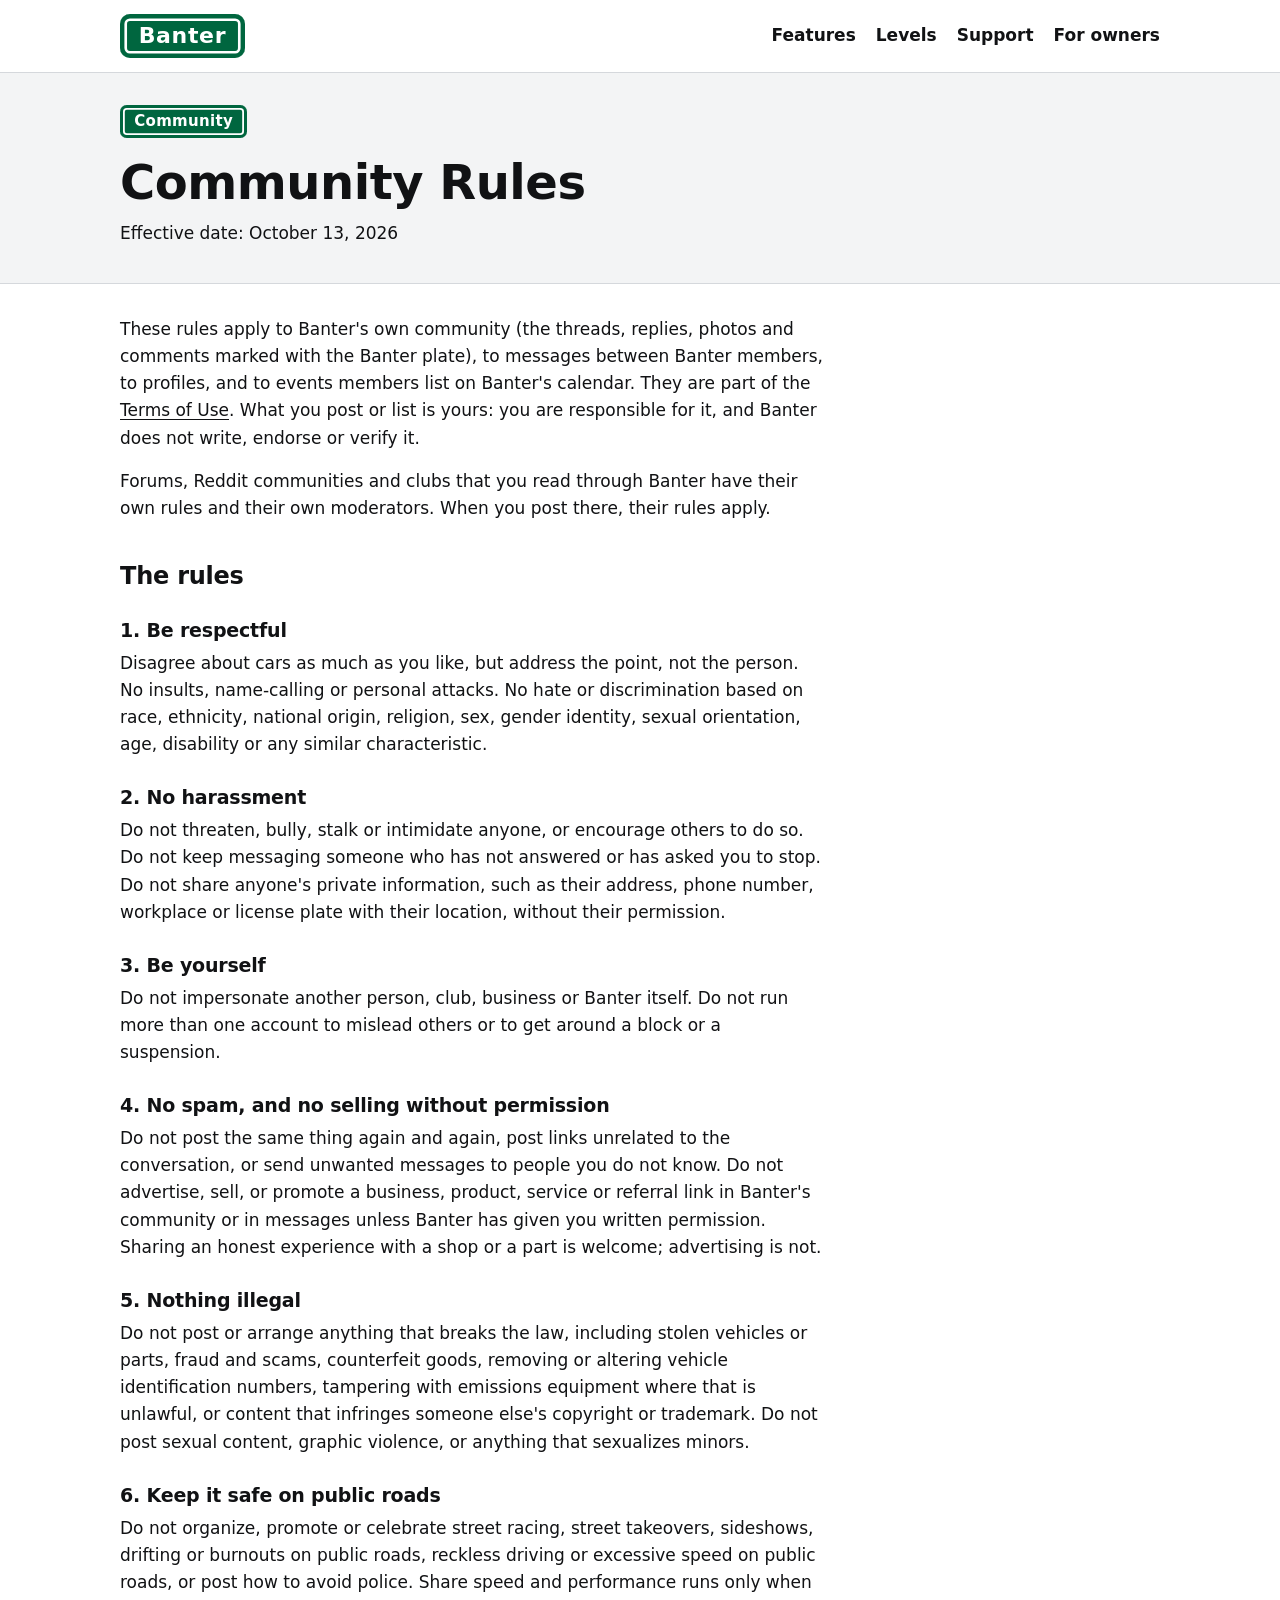
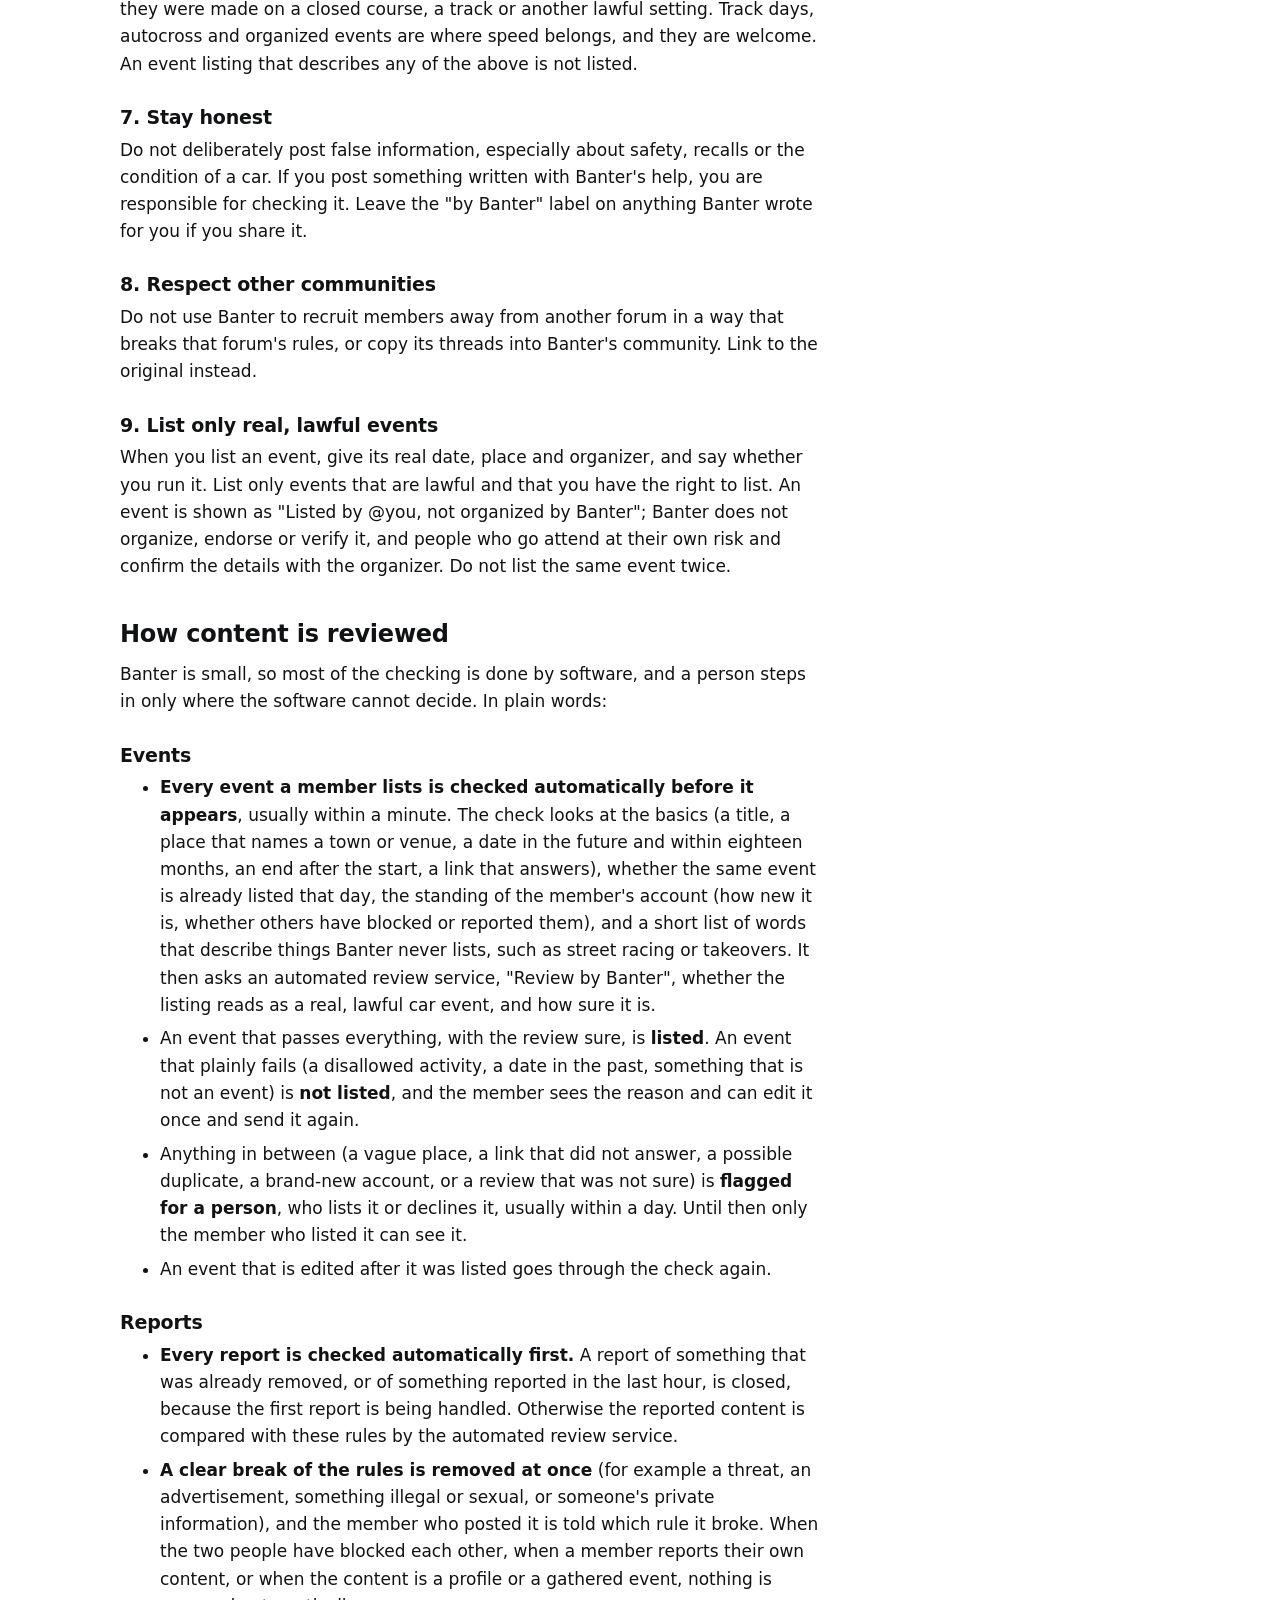
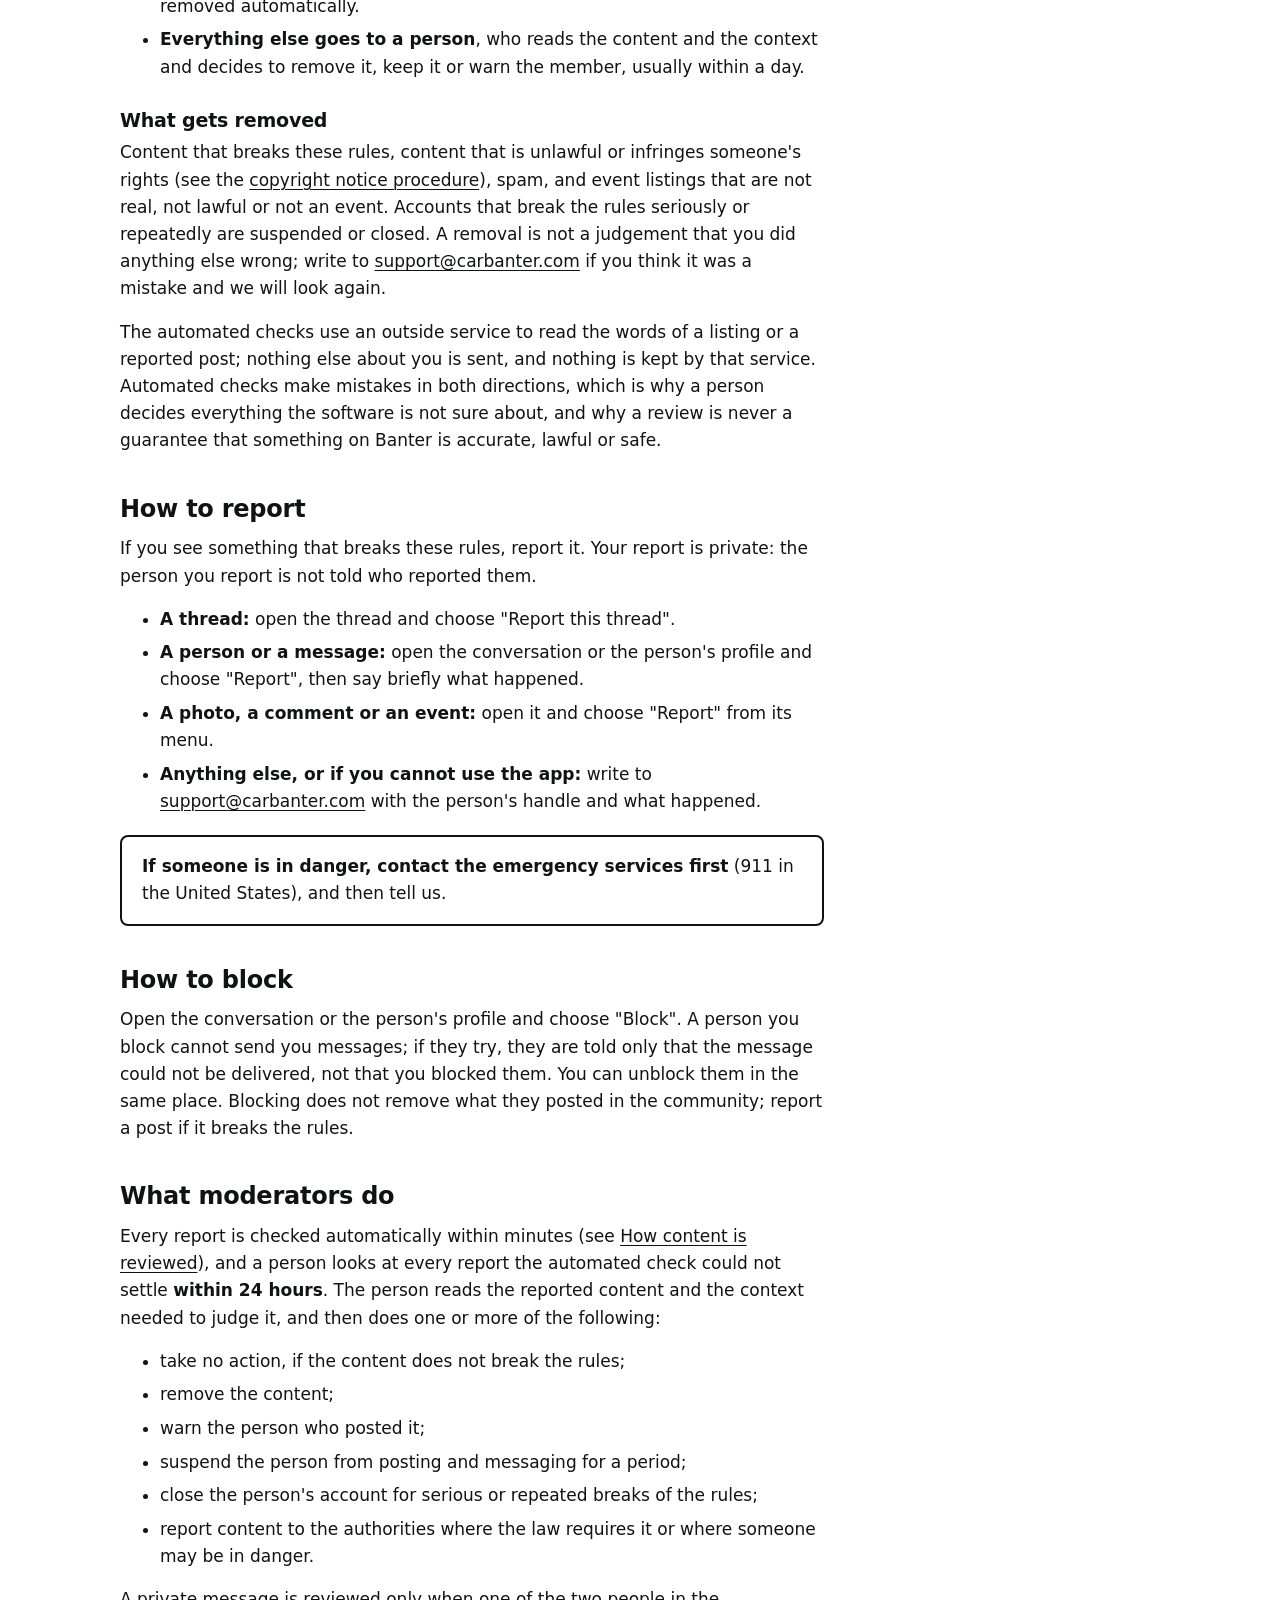
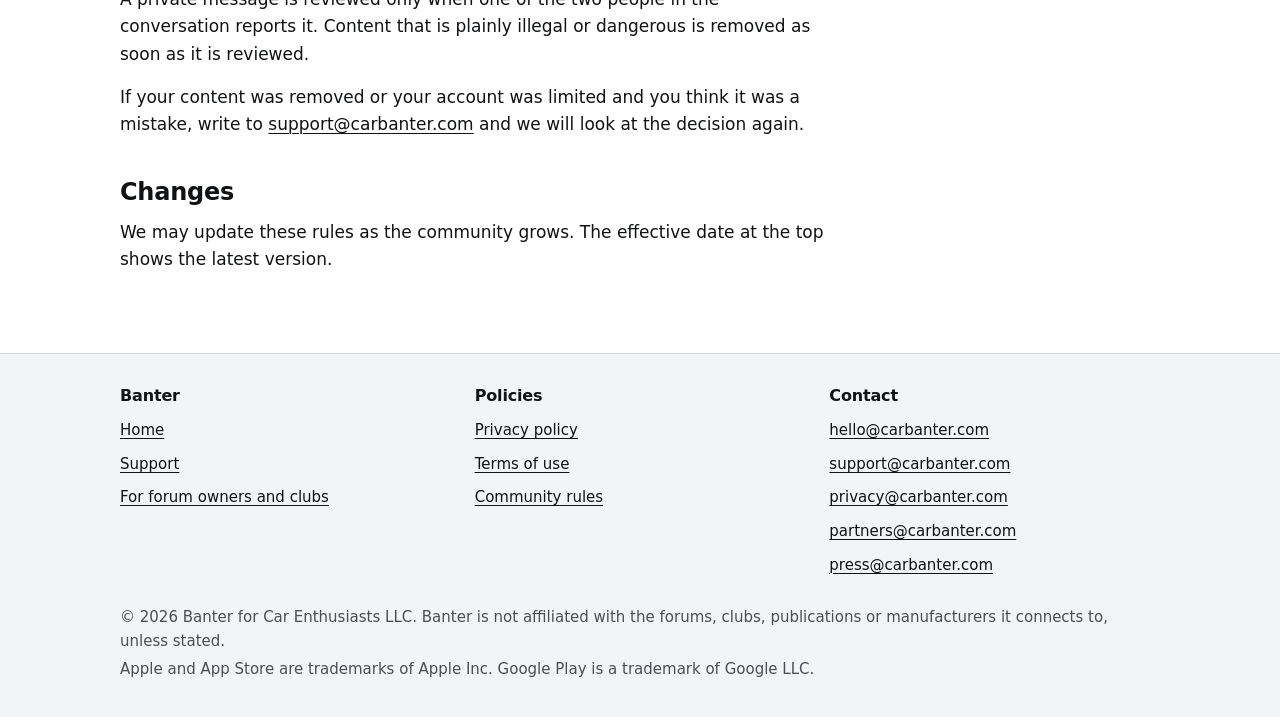
==== community.html @ 02df6a25 "carbanter.com: home, privacy policy, terms, community rules, support, owners page The pages as writt" ====
<!doctype html>
<html lang="en">
<head>
  <meta charset="utf-8">
  <meta name="viewport" content="width=device-width, initial-scale=1">
  <title>Community Rules | Banter</title>
  <meta name="description" content="The rules for Banter's own community and messages, how to report and block, and what moderators do.">
  <meta name="theme-color" content="#ffffff" media="(prefers-color-scheme: light)">
  <meta name="theme-color" content="#17181a" media="(prefers-color-scheme: dark)">
  <link rel="canonical" href="https://carbanter.com/community.html">
  <link rel="icon" href="data:image/svg+xml,%3Csvg xmlns='http://www.w3.org/2000/svg' viewBox='0 0 64 64'%3E%3Crect width='64' height='64' rx='10' fill='%2300663f'/%3E%3Crect x='5' y='5' width='54' height='54' rx='6' fill='none' stroke='%23fff' stroke-width='3'/%3E%3Ctext x='32' y='45' font-family='Arial,sans-serif' font-size='36' font-weight='700' text-anchor='middle' fill='%23fff'%3EB%3C/text%3E%3C/svg%3E">
  <link rel="stylesheet" href="styles.css">
</head>
<body>
  <a class="skip-link" href="#main">Skip to main content</a>

  <header class="site-header">
    <div class="wrap header-inner">
      <a class="brand" href="index.html" aria-label="Banter home"><span class="plate plate-brand">Banter</span></a>
      <nav aria-label="Main">
        <ul class="nav">
          <li><a href="index.html#features">Features</a></li>
          <li><a href="index.html#levels">Levels</a></li>
          <li><a href="support.html">Support</a></li>
          <li><a href="owners.html">For owners</a></li>
        </ul>
      </nav>
    </div>
  </header>

  <main id="main">
    <div class="page-head">
      <div class="wrap">
        <p class="plate">Community</p>
        <h1>Community Rules</h1>
        <p>Effective date: October 13, 2026</p>
      </div>
    </div>

    <div class="wrap">
      <article class="prose">
        <p>These rules apply to Banter's own community (the threads, replies, photos and comments marked with the Banter plate), to messages between Banter members, to profiles, and to events members list on Banter's calendar. They are part of the <a href="terms.html">Terms of Use</a>. What you post or list is yours: you are responsible for it, and Banter does not write, endorse or verify it.</p>
        <p>Forums, Reddit communities and clubs that you read through Banter have their own rules and their own moderators. When you post there, their rules apply.</p>

        <h2 id="rules">The rules</h2>

        <h3>1. Be respectful</h3>
        <p>Disagree about cars as much as you like, but address the point, not the person. No insults, name-calling or personal attacks. No hate or discrimination based on race, ethnicity, national origin, religion, sex, gender identity, sexual orientation, age, disability or any similar characteristic.</p>

        <h3>2. No harassment</h3>
        <p>Do not threaten, bully, stalk or intimidate anyone, or encourage others to do so. Do not keep messaging someone who has not answered or has asked you to stop. Do not share anyone's private information, such as their address, phone number, workplace or license plate with their location, without their permission.</p>

        <h3>3. Be yourself</h3>
        <p>Do not impersonate another person, club, business or Banter itself. Do not run more than one account to mislead others or to get around a block or a suspension.</p>

        <h3>4. No spam, and no selling without permission</h3>
        <p>Do not post the same thing again and again, post links unrelated to the conversation, or send unwanted messages to people you do not know. Do not advertise, sell, or promote a business, product, service or referral link in Banter's community or in messages unless Banter has given you written permission. Sharing an honest experience with a shop or a part is welcome; advertising is not.</p>

        <h3>5. Nothing illegal</h3>
        <p>Do not post or arrange anything that breaks the law, including stolen vehicles or parts, fraud and scams, counterfeit goods, removing or altering vehicle identification numbers, tampering with emissions equipment where that is unlawful, or content that infringes someone else's copyright or trademark. Do not post sexual content, graphic violence, or anything that sexualizes minors.</p>

        <h3>6. Keep it safe on public roads</h3>
        <p>Do not organize, promote or celebrate street racing, street takeovers, sideshows, drifting or burnouts on public roads, reckless driving or excessive speed on public roads, or post how to avoid police. Share speed and performance runs only when they were made on a closed course, a track or another lawful setting. Track days, autocross and organized events are where speed belongs, and they are welcome. An event listing that describes any of the above is not listed.</p>

        <h3>7. Stay honest</h3>
        <p>Do not deliberately post false information, especially about safety, recalls or the condition of a car. If you post something written with Banter's help, you are responsible for checking it. Leave the "by Banter" label on anything Banter wrote for you if you share it.</p>

        <h3>8. Respect other communities</h3>
        <p>Do not use Banter to recruit members away from another forum in a way that breaks that forum's rules, or copy its threads into Banter's community. Link to the original instead.</p>

        <h3>9. List only real, lawful events</h3>
        <p>When you list an event, give its real date, place and organizer, and say whether you run it. List only events that are lawful and that you have the right to list. An event is shown as "Listed by @you, not organized by Banter"; Banter does not organize, endorse or verify it, and people who go attend at their own risk and confirm the details with the organizer. Do not list the same event twice.</p>

        <h2 id="review">How content is reviewed</h2>
        <p>Banter is small, so most of the checking is done by software, and a person steps in only where the software cannot decide. In plain words:</p>
        <h3>Events</h3>
        <ul>
          <li><strong>Every event a member lists is checked automatically before it appears</strong>, usually within a minute. The check looks at the basics (a title, a place that names a town or venue, a date in the future and within eighteen months, an end after the start, a link that answers), whether the same event is already listed that day, the standing of the member's account (how new it is, whether others have blocked or reported them), and a short list of words that describe things Banter never lists, such as street racing or takeovers. It then asks an automated review service, "Review by Banter", whether the listing reads as a real, lawful car event, and how sure it is.</li>
          <li>An event that passes everything, with the review sure, is <strong>listed</strong>. An event that plainly fails (a disallowed activity, a date in the past, something that is not an event) is <strong>not listed</strong>, and the member sees the reason and can edit it once and send it again.</li>
          <li>Anything in between (a vague place, a link that did not answer, a possible duplicate, a brand-new account, or a review that was not sure) is <strong>flagged for a person</strong>, who lists it or declines it, usually within a day. Until then only the member who listed it can see it.</li>
          <li>An event that is edited after it was listed goes through the check again.</li>
        </ul>
        <h3>Reports</h3>
        <ul>
          <li><strong>Every report is checked automatically first.</strong> A report of something that was already removed, or of something reported in the last hour, is closed, because the first report is being handled. Otherwise the reported content is compared with these rules by the automated review service.</li>
          <li><strong>A clear break of the rules is removed at once</strong> (for example a threat, an advertisement, something illegal or sexual, or someone's private information), and the member who posted it is told which rule it broke. When the two people have blocked each other, when a member reports their own content, or when the content is a profile or a gathered event, nothing is removed automatically.</li>
          <li><strong>Everything else goes to a person</strong>, who reads the content and the context and decides to remove it, keep it or warn the member, usually within a day.</li>
        </ul>
        <h3>What gets removed</h3>
        <p>Content that breaks these rules, content that is unlawful or infringes someone's rights (see the <a href="terms.html#ip">copyright notice procedure</a>), spam, and event listings that are not real, not lawful or not an event. Accounts that break the rules seriously or repeatedly are suspended or closed. A removal is not a judgement that you did anything else wrong; write to <a href="mailto:support@carbanter.com">support@carbanter.com</a> if you think it was a mistake and we will look again.</p>
        <p>The automated checks use an outside service to read the words of a listing or a reported post; nothing else about you is sent, and nothing is kept by that service. Automated checks make mistakes in both directions, which is why a person decides everything the software is not sure about, and why a review is never a guarantee that something on Banter is accurate, lawful or safe.</p>

        <h2 id="report">How to report</h2>
        <p>If you see something that breaks these rules, report it. Your report is private: the person you report is not told who reported them.</p>
        <ul>
          <li><strong>A thread:</strong> open the thread and choose "Report this thread".</li>
          <li><strong>A person or a message:</strong> open the conversation or the person's profile and choose "Report", then say briefly what happened.</li>
          <li><strong>A photo, a comment or an event:</strong> open it and choose "Report" from its menu.</li>
          <li><strong>Anything else, or if you cannot use the app:</strong> write to <a href="mailto:support@carbanter.com">support@carbanter.com</a> with the person's handle and what happened.</li>
        </ul>
        <div class="note">
          <p><strong>If someone is in danger, contact the emergency services first</strong> (911 in the United States), and then tell us.</p>
        </div>

        <h2 id="block">How to block</h2>
        <p>Open the conversation or the person's profile and choose "Block". A person you block cannot send you messages; if they try, they are told only that the message could not be delivered, not that you blocked them. You can unblock them in the same place. Blocking does not remove what they posted in the community; report a post if it breaks the rules.</p>

        <h2 id="moderators">What moderators do</h2>
        <p>Every report is checked automatically within minutes (see <a href="#review">How content is reviewed</a>), and a person looks at every report the automated check could not settle <strong>within 24 hours</strong>. The person reads the reported content and the context needed to judge it, and then does one or more of the following:</p>
        <ul>
          <li>take no action, if the content does not break the rules;</li>
          <li>remove the content;</li>
          <li>warn the person who posted it;</li>
          <li>suspend the person from posting and messaging for a period;</li>
          <li>close the person's account for serious or repeated breaks of the rules;</li>
          <li>report content to the authorities where the law requires it or where someone may be in danger.</li>
        </ul>
        <p>A private message is reviewed only when one of the two people in the conversation reports it. Content that is plainly illegal or dangerous is removed as soon as it is reviewed.</p>
        <p>If your content was removed or your account was limited and you think it was a mistake, write to <a href="mailto:support@carbanter.com">support@carbanter.com</a> and we will look at the decision again.</p>

        <h2 id="changes">Changes</h2>
        <p>We may update these rules as the community grows. The effective date at the top shows the latest version.</p>
      </article>
    </div>
  </main>

  <footer class="site-footer">
    <div class="wrap">
      <div class="footer-grid">
        <nav aria-labelledby="footer-banter">
          <h2 class="footer-title" id="footer-banter">Banter</h2>
          <ul>
            <li><a href="index.html">Home</a></li>
            <li><a href="support.html">Support</a></li>
            <li><a href="owners.html">For forum owners and clubs</a></li>
          </ul>
        </nav>
        <nav aria-labelledby="footer-policies">
          <h2 class="footer-title" id="footer-policies">Policies</h2>
          <ul>
            <li><a href="privacy.html">Privacy policy</a></li>
            <li><a href="terms.html">Terms of use</a></li>
            <li><a href="community.html" aria-current="page">Community rules</a></li>
          </ul>
        </nav>
        <div>
          <h2 class="footer-title">Contact</h2>
          <ul>
            <li><a href="mailto:hello@carbanter.com">hello@carbanter.com</a></li>
            <li><a href="mailto:support@carbanter.com">support@carbanter.com</a></li>
            <li><a href="mailto:privacy@carbanter.com">privacy@carbanter.com</a></li>
            <li><a href="mailto:partners@carbanter.com">partners@carbanter.com</a></li>
            <li><a href="mailto:press@carbanter.com">press@carbanter.com</a></li>
          </ul>
        </div>
      </div>
      <div class="legal-line">
        <p>&copy; 2026 Banter for Car Enthusiasts LLC. Banter is not affiliated with the forums, clubs, publications or manufacturers it connects to, unless stated.</p>
        <p>Apple and App Store are trademarks of Apple Inc. Google Play is a trademark of Google LLC.</p>
      </div>
    </div>
  </footer>
</body>
</html>
---- styles.css ----
/*
 * Banter website: one stylesheet for every page.
 * Controls and text are black, white and gray. The one accent color is guide-sign green,
 * used only for sign plates, as on a road sign. Dark mode follows the phone or computer.
 */

:root {
  color-scheme: light dark;
  --bg: #ffffff;
  --surface: #f3f4f5;
  --text: #111214;
  --muted: #4a4e55;
  --line: #d5d8dc;
  --strong-line: #111214;
  --button-bg: #111214;
  --button-text: #ffffff;
  --accent: #00663f;
  --on-accent: #ffffff;
  --focus: #111214;
  --radius: 0.5rem;
  --gutter: 1rem;
  --measure: 44rem;
  --wide: 68rem;
}

@media (prefers-color-scheme: dark) {
  :root {
    --bg: #17181a;
    --surface: #222428;
    --text: #f1f2f3;
    --muted: #b7bbc1;
    --line: #3a3d42;
    --strong-line: #f1f2f3;
    --button-bg: #f1f2f3;
    --button-text: #111214;
    --focus: #f1f2f3;
  }
}

*,
*::before,
*::after {
  box-sizing: border-box;
}

html {
  -webkit-text-size-adjust: 100%;
  text-size-adjust: 100%;
}

@media (prefers-reduced-motion: no-preference) {
  html {
    scroll-behavior: smooth;
  }
}

body {
  margin: 0;
  background: var(--bg);
  color: var(--text);
  font-family: system-ui, -apple-system, BlinkMacSystemFont, "Segoe UI", Roboto, "Helvetica Neue",
    Arial, sans-serif;
  font-size: 1.0625rem;
  line-height: 1.6;
  overflow-wrap: break-word;
}

h1,
h2,
h3 {
  line-height: 1.2;
  letter-spacing: -0.01em;
  -webkit-hyphens: auto;
  hyphens: auto;
}

h1 {
  font-size: clamp(1.75rem, 1.4rem + 2vw, 3rem);
  margin: 0 0 1rem;
}

h2 {
  font-size: 1.625rem;
  margin: 0 0 0.75rem;
}

h3 {
  font-size: 1.1875rem;
  margin: 0 0 0.5rem;
}

p,
ul,
ol,
dl {
  margin: 0 0 1rem;
}

a {
  color: var(--text);
  overflow-wrap: anywhere;
  text-decoration-thickness: 1px;
  text-underline-offset: 0.18em;
}

a:hover {
  text-decoration-thickness: 2px;
}

:focus-visible {
  outline: 3px solid var(--focus);
  outline-offset: 3px;
  border-radius: 2px;
}

/* The exit arrow marks a link that leaves this website. */
a.ext::after {
  content: "\00a0\2197";
  content: "\00a0\2197" / "";
}

.visually-hidden {
  position: absolute;
  width: 1px;
  height: 1px;
  margin: -1px;
  padding: 0;
  overflow: hidden;
  clip: rect(0 0 0 0);
  white-space: nowrap;
  border: 0;
}

.wrap {
  width: 100%;
  max-width: var(--wide);
  margin-inline: auto;
  padding-inline: var(--gutter);
}

@media (min-width: 48rem) {
  :root {
    --gutter: 1.5rem;
  }
}

.skip-link {
  position: absolute;
  left: 0.5rem;
  top: -10rem;
  z-index: 10;
  padding: 0.6rem 1rem;
  background: var(--button-bg);
  color: var(--button-text);
  font-weight: 700;
  border-radius: var(--radius);
}

.skip-link:focus {
  top: 0.5rem;
}

/* Sign plate: a green rectangle with a thin white inset border, like a guide sign. */
.plate {
  display: inline-block;
  margin: 0;
  padding: 0.45em 0.95em;
  border-radius: 0.45em;
  background: var(--accent);
  color: var(--on-accent);
  box-shadow:
    inset 0 0 0 0.2em var(--accent),
    inset 0 0 0 0.32em var(--on-accent);
  font-size: 0.9375rem;
  font-weight: 700;
  line-height: 1.3;
  letter-spacing: 0.02em;
}

.plate-brand {
  font-size: 1.375rem;
  padding: 0.35em 0.85em;
  letter-spacing: 0.03em;
}

/* Header */
.site-header {
  border-bottom: 1px solid var(--line);
  background: var(--bg);
}

.header-inner {
  display: flex;
  flex-wrap: wrap;
  align-items: center;
  justify-content: space-between;
  gap: 0.5rem 1.5rem;
  padding-block: 0.75rem;
}

.brand {
  display: inline-flex;
  text-decoration: none;
  border-radius: 0.5rem;
}

.nav {
  list-style: none;
  margin: 0;
  padding: 0;
  display: flex;
  flex-wrap: wrap;
  gap: 0 1.25rem;
}

.nav a {
  display: inline-block;
  padding-block: 0.65rem;
  font-weight: 600;
  text-decoration: none;
}

.nav a:hover,
.nav a[aria-current="page"] {
  text-decoration: underline;
  text-decoration-thickness: 3px;
  text-underline-offset: 0.35em;
}

/* Home page */
.hero {
  background: var(--surface);
  border-bottom: 1px solid var(--line);
  padding-block: 2.5rem 3rem;
}

.lead {
  font-size: 1.1875rem;
  max-width: var(--measure);
}

.launch {
  list-style: none;
  padding: 0;
  margin: 1.5rem 0;
  display: flex;
  flex-wrap: wrap;
  gap: 0.75rem;
}

.launch li {
  padding: 0.6rem 1rem;
  border: 2px solid var(--strong-line);
  border-radius: var(--radius);
  background: var(--bg);
  font-weight: 700;
}

.actions {
  display: flex;
  flex-wrap: wrap;
  gap: 0.75rem;
  margin-bottom: 1rem;
}

.button {
  display: inline-flex;
  align-items: center;
  justify-content: center;
  min-height: 2.75rem;
  padding: 0.6rem 1.25rem;
  border: 2px solid var(--button-bg);
  border-radius: var(--radius);
  background: var(--button-bg);
  color: var(--button-text);
  font-weight: 700;
  line-height: 1.3;
  text-align: center;
  text-decoration: none;
}

.button:hover {
  text-decoration: underline;
  text-underline-offset: 0.2em;
}

.button.secondary {
  background: transparent;
  color: var(--text);
  border-color: var(--strong-line);
}

.small {
  font-size: 0.9375rem;
}

.muted {
  color: var(--muted);
}

.section {
  padding-block: 2.75rem;
}

.section + .section {
  border-top: 1px solid var(--line);
}

.intro {
  max-width: var(--measure);
}

.cards,
.points {
  list-style: none;
  margin: 1.5rem 0 0;
  padding: 0;
  display: grid;
  gap: 1rem;
  grid-template-columns: repeat(auto-fill, minmax(min(100%, 19rem), 1fr));
}

.card {
  padding: 1.25rem;
  border: 1px solid var(--line);
  border-radius: 0.75rem;
  background: var(--bg);
}

.card h3 {
  margin-top: 0.85rem;
}

.card > :last-child {
  margin-bottom: 0;
}

.points li {
  padding-left: 1rem;
  border-left: 4px solid var(--strong-line);
}

.points strong {
  display: block;
}

.price {
  margin: 0.25rem 0 1rem;
  font-size: 1.75rem;
  font-weight: 800;
  line-height: 1.2;
}

.price span {
  font-size: 1rem;
  font-weight: 600;
  color: var(--muted);
}

.card ul {
  padding-left: 1.2rem;
}

.card li + li {
  margin-top: 0.35rem;
}

.note {
  margin-block: 1.25rem;
  padding: 1rem 1.25rem;
  border: 2px solid var(--strong-line);
  border-radius: var(--radius);
  max-width: var(--measure);
}

.note > :first-child {
  margin-top: 0;
}

.note > :last-child {
  margin-bottom: 0;
}

/* Inner pages */
.page-head {
  background: var(--surface);
  border-bottom: 1px solid var(--line);
  padding-block: 2rem 2.25rem;
}

.page-head .plate {
  margin-bottom: 1rem;
}

.page-head h1 {
  margin-bottom: 0.5rem;
}

.page-head p:last-child {
  margin-bottom: 0;
}

.prose {
  max-width: var(--measure);
  padding-block: 2rem 1rem;
}

.prose h2 {
  margin-top: 2.5rem;
  font-size: 1.5rem;
  scroll-margin-top: 1rem;
}

.prose h3 {
  margin-top: 1.75rem;
}

.prose li + li {
  margin-top: 0.4rem;
}

.toc {
  margin-bottom: 0.5rem;
  padding: 1rem 1.25rem;
  border: 1px solid var(--line);
  border-radius: var(--radius);
  background: var(--surface);
}

.toc h2 {
  margin: 0 0 0.5rem;
  font-size: 1.0625rem;
}

.toc ol {
  margin: 0;
  padding-left: 1.5rem;
}

.toc li + li {
  margin-top: 0.15rem;
}

.toc a {
  display: inline-block;
  padding-block: 0.15rem;
}

.terms-list dt {
  margin-top: 1rem;
  font-weight: 700;
}

.terms-list dd {
  margin: 0.25rem 0 0;
}

.faq details {
  border-bottom: 1px solid var(--line);
}

.faq details:first-of-type {
  border-top: 1px solid var(--line);
}

.faq summary {
  padding-block: 0.8rem;
  font-weight: 700;
  cursor: pointer;
}

.faq details[open] summary {
  padding-bottom: 0.5rem;
}

.faq details > :not(summary) {
  margin-left: 1.15rem;
}

.faq details > :last-child {
  margin-bottom: 1.25rem;
}

/* Footer */
.site-footer {
  margin-top: 3rem;
  padding-block: 2rem;
  border-top: 1px solid var(--line);
  background: var(--surface);
  font-size: 0.9375rem;
}

.footer-grid {
  display: grid;
  gap: 1.5rem;
  grid-template-columns: repeat(auto-fit, minmax(min(100%, 16rem), 1fr));
}

.footer-title {
  margin: 0 0 0.5rem;
  font-size: 1rem;
}

.site-footer ul {
  list-style: none;
  margin: 0;
  padding: 0;
}

.site-footer li a {
  display: inline-block;
  padding-block: 0.3rem;
}

.legal-line {
  margin-top: 1.5rem;
  color: var(--muted);
}

.legal-line p {
  margin-bottom: 0.25rem;
}

/* High-contrast modes draw borders where shadows and fills disappear. */
@media (forced-colors: active) {
  .plate,
  .button,
  .launch li,
  .card {
    border: 2px solid CanvasText;
  }
}

@media print {
  .site-header nav,
  .skip-link,
  .actions {
    display: none;
  }

  a.ext::after {
    content: "";
  }
}
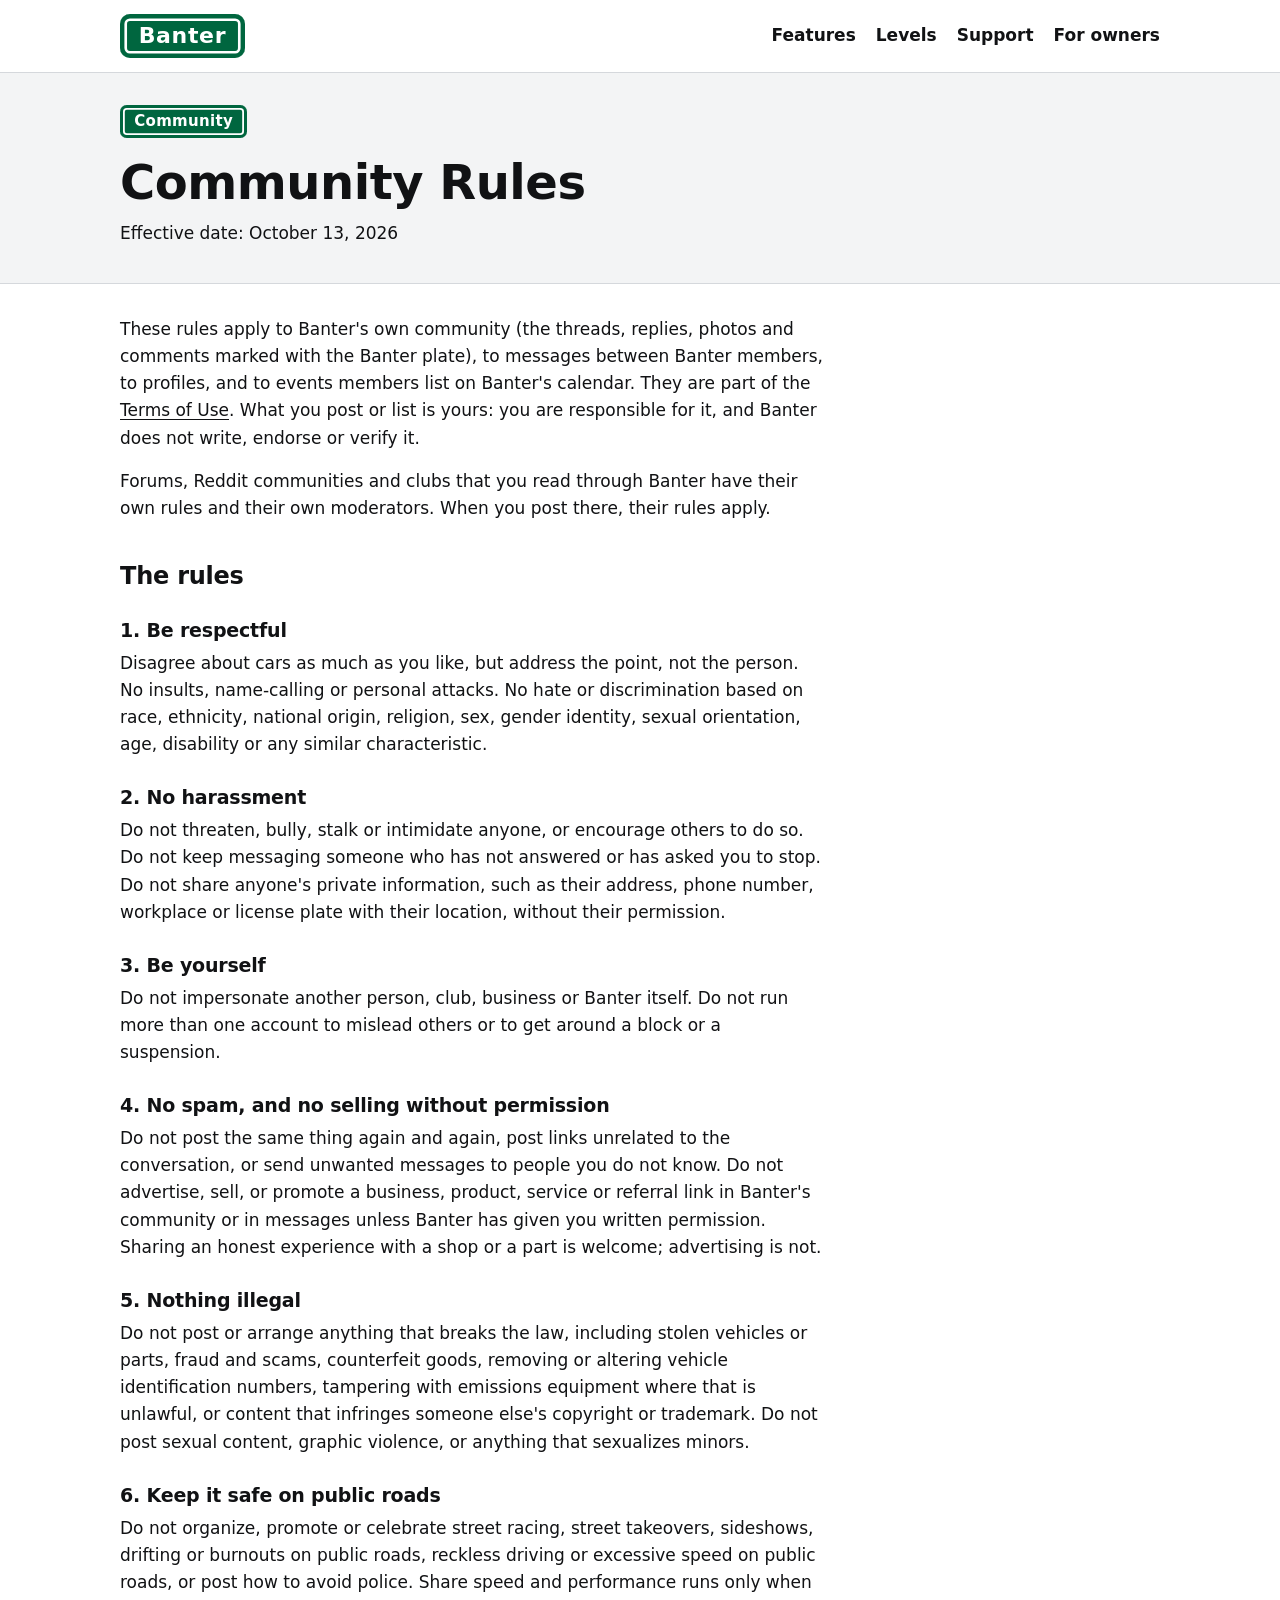
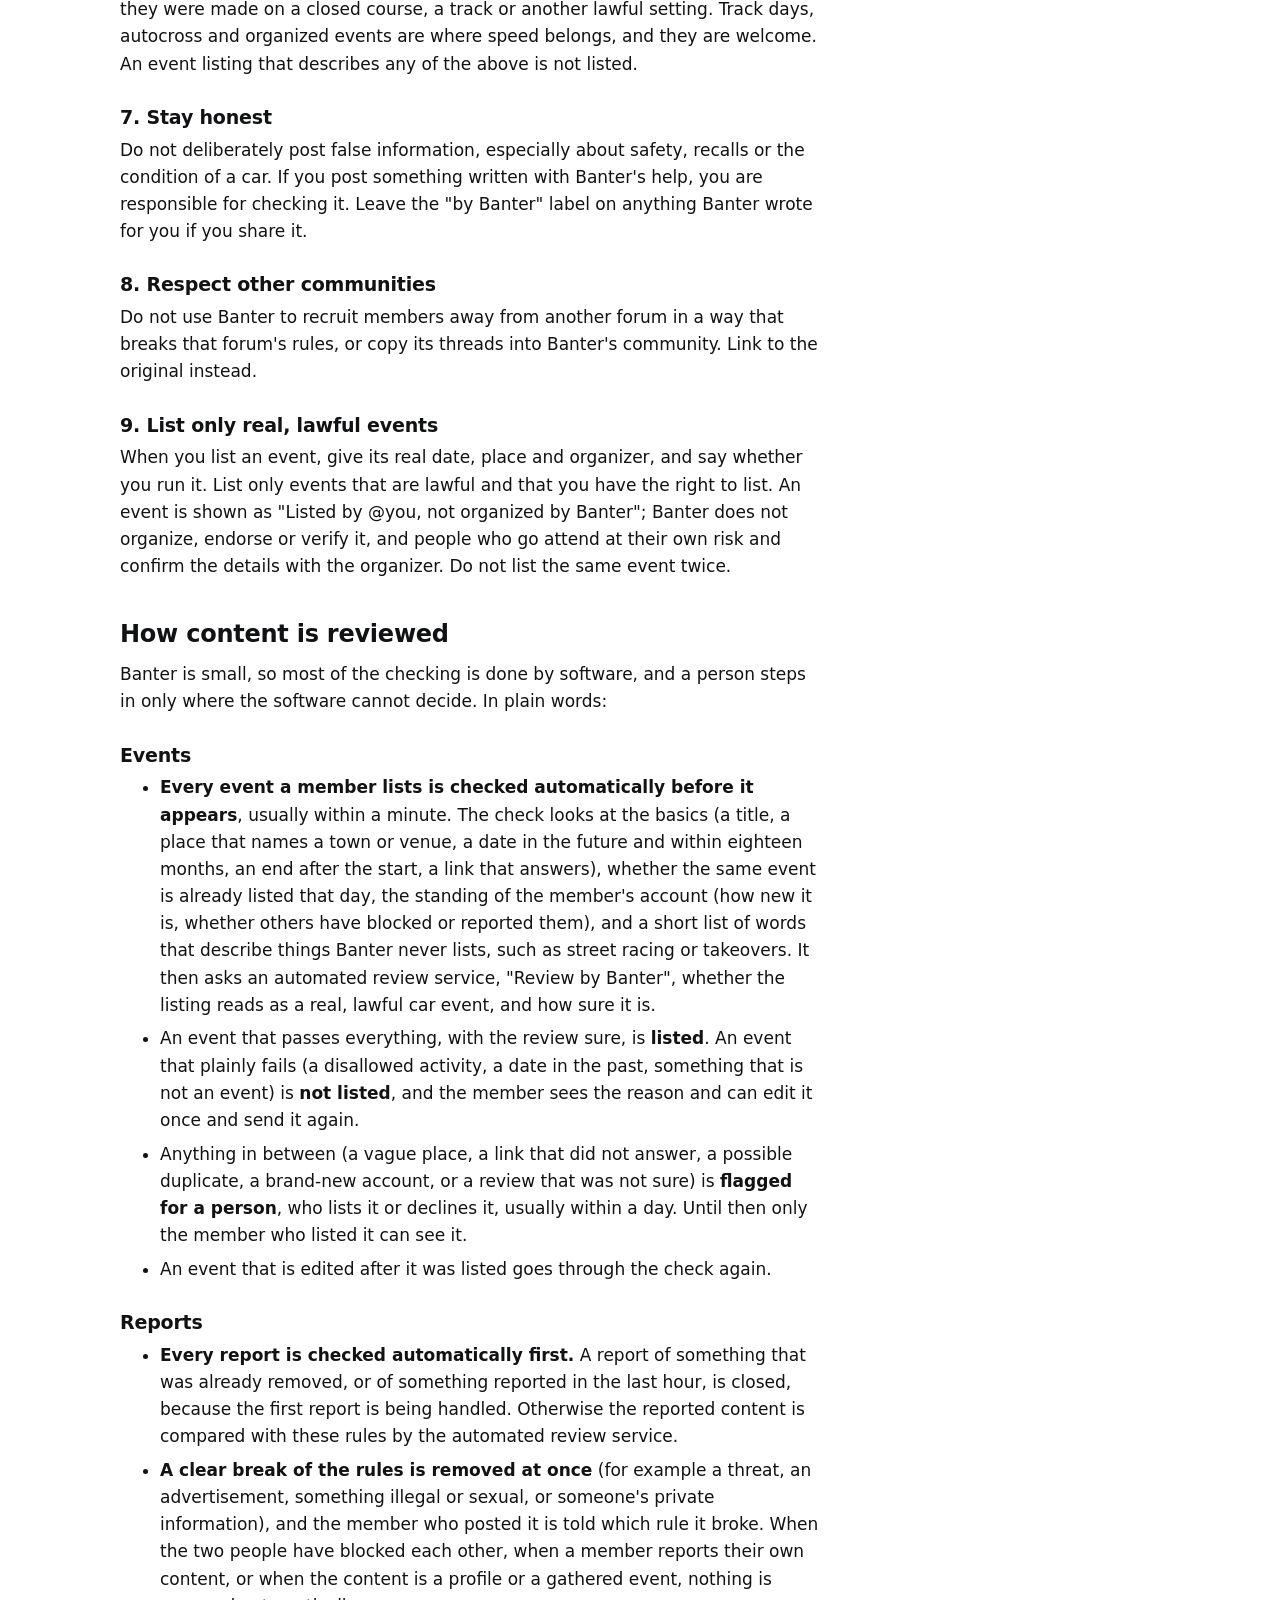
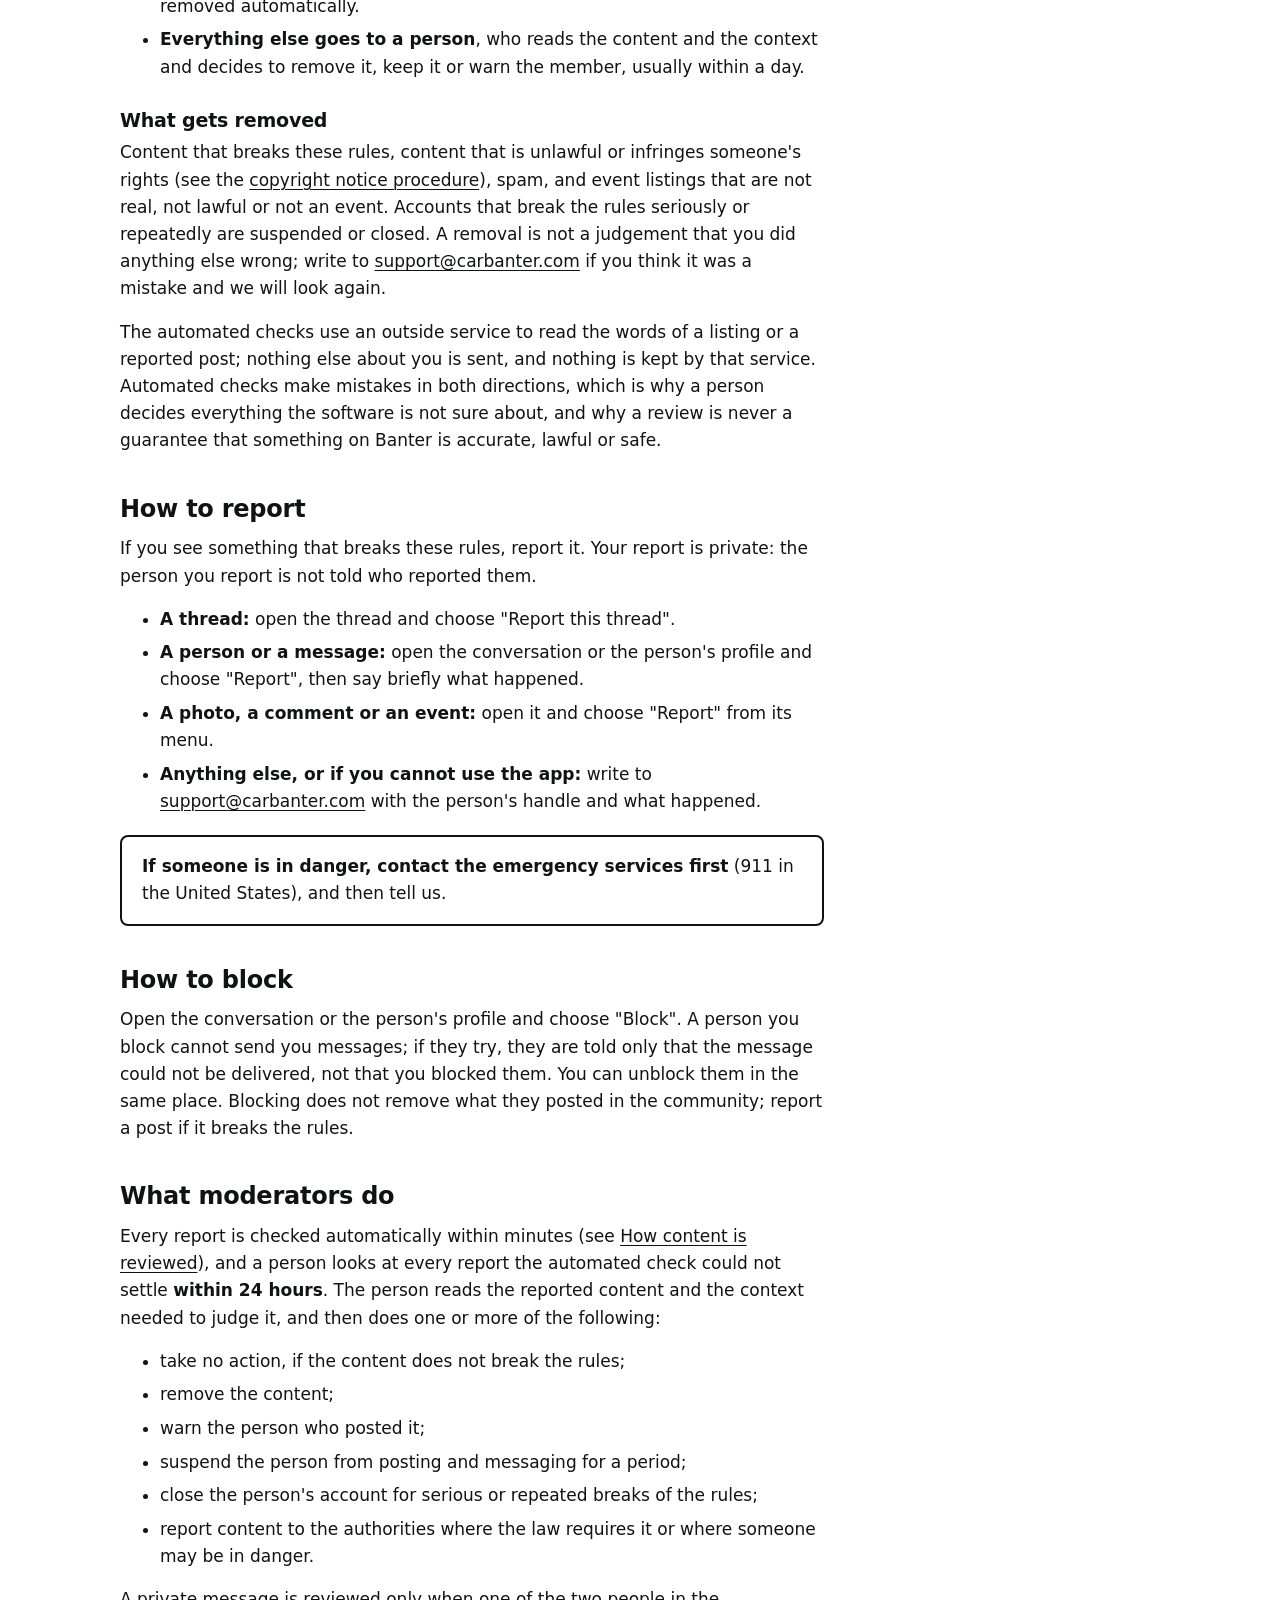
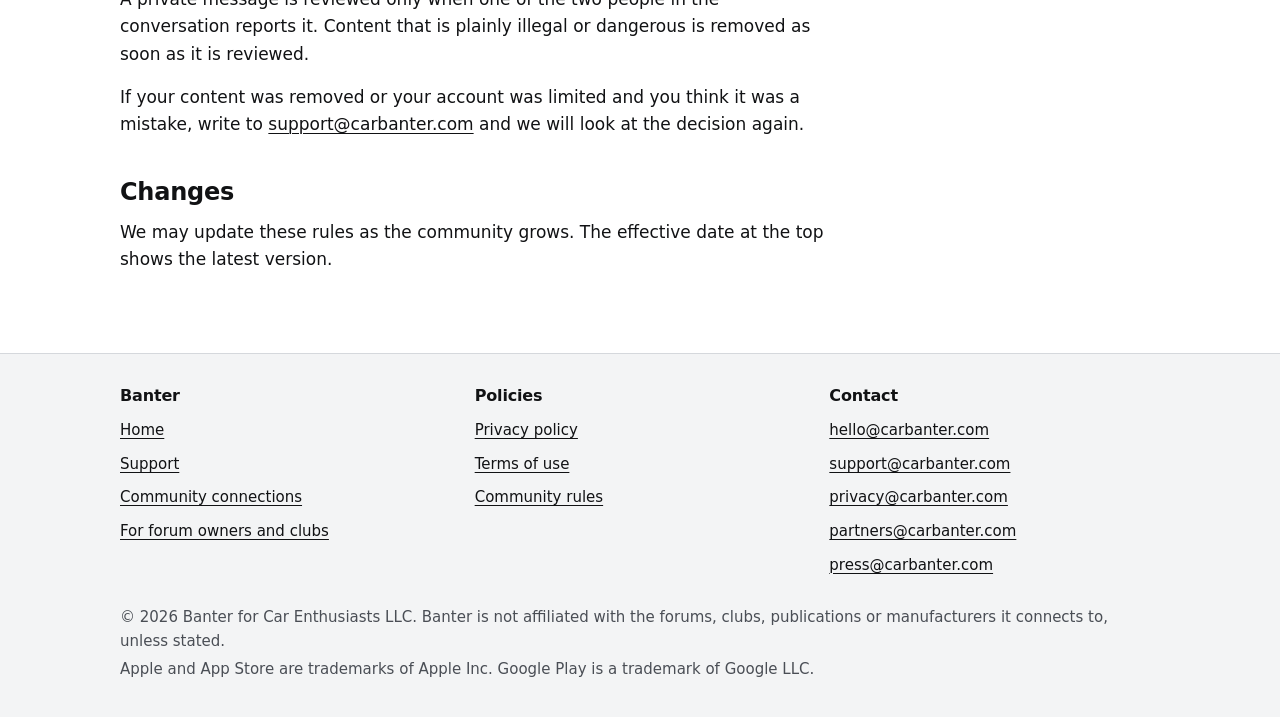
==== commit b643c1dd: "Community connections status page; links from every page" ====
--- a/community.html
+++ b/community.html
@@ -132,6 +132,7 @@
           <ul>
             <li><a href="index.html">Home</a></li>
             <li><a href="support.html">Support</a></li>
+            <li><a href="status.html">Community connections</a></li>
             <li><a href="owners.html">For forum owners and clubs</a></li>
           </ul>
         </nav>
--- a/styles.css
+++ b/styles.css
@@ -419,6 +419,60 @@
   margin-top: 0.4rem;
 }
 
+/* The status page: one table per standing, readable on a phone (each cell wraps). */
+.status-table {
+  width: 100%;
+  margin: 1rem 0 1.5rem;
+  border-collapse: collapse;
+  font-size: 0.9375rem;
+}
+
+.status-table th,
+.status-table td {
+  padding: 0.6rem 0.5rem;
+  border-bottom: 1px solid var(--line);
+  text-align: left;
+  vertical-align: top;
+}
+
+.status-table thead th {
+  font-size: 0.8125rem;
+  text-transform: uppercase;
+  letter-spacing: 0.04em;
+  color: var(--muted);
+}
+
+.status-table tbody th {
+  font-weight: 700;
+}
+
+.status-table a {
+  word-break: break-all;
+}
+
+@media (max-width: 40rem) {
+  .status-table thead {
+    position: absolute;
+    width: 1px;
+    height: 1px;
+    overflow: hidden;
+    clip: rect(0 0 0 0);
+  }
+
+  .status-table tr {
+    display: block;
+    padding: 0.6rem 0;
+    border-bottom: 1px solid var(--line);
+  }
+
+  .status-table th,
+  .status-table td {
+    display: block;
+    padding: 0.1rem 0;
+    border: 0;
+  }
+}
+
 .toc {
   margin-bottom: 0.5rem;
   padding: 1rem 1.25rem;
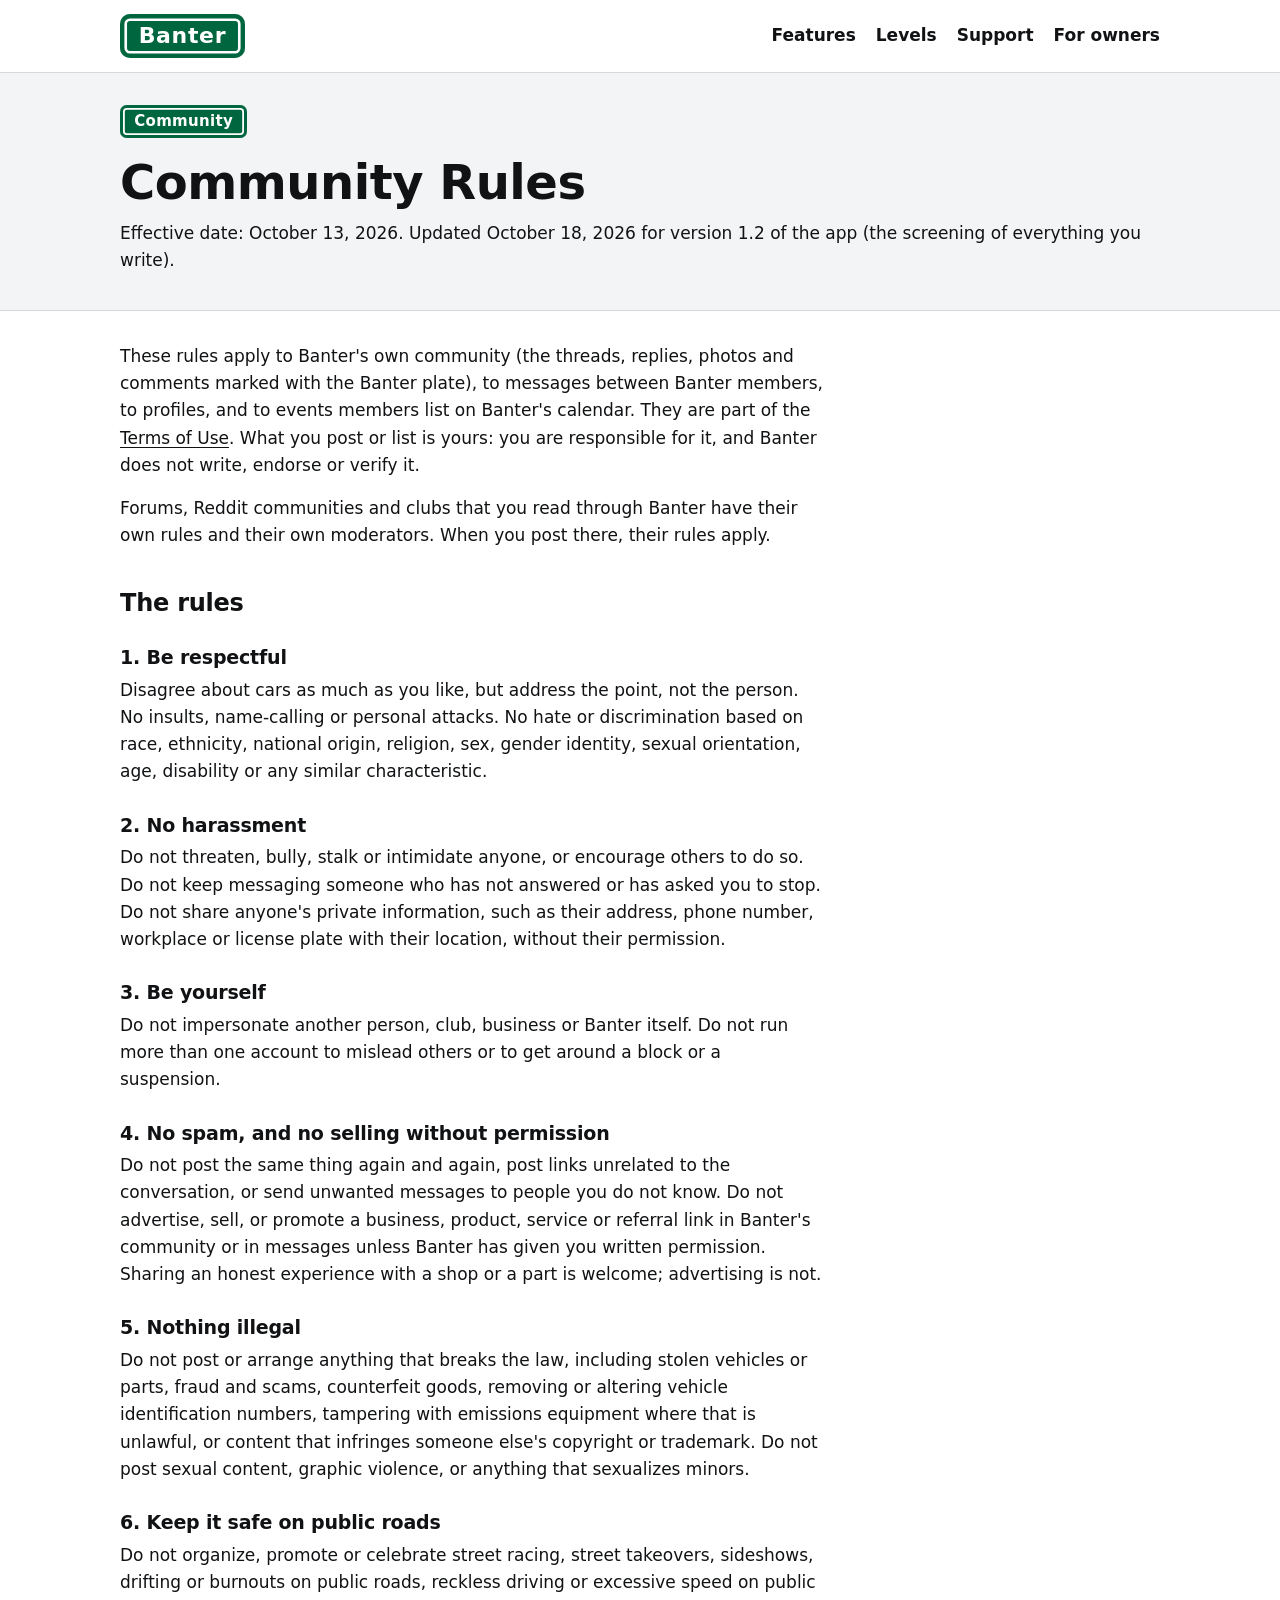
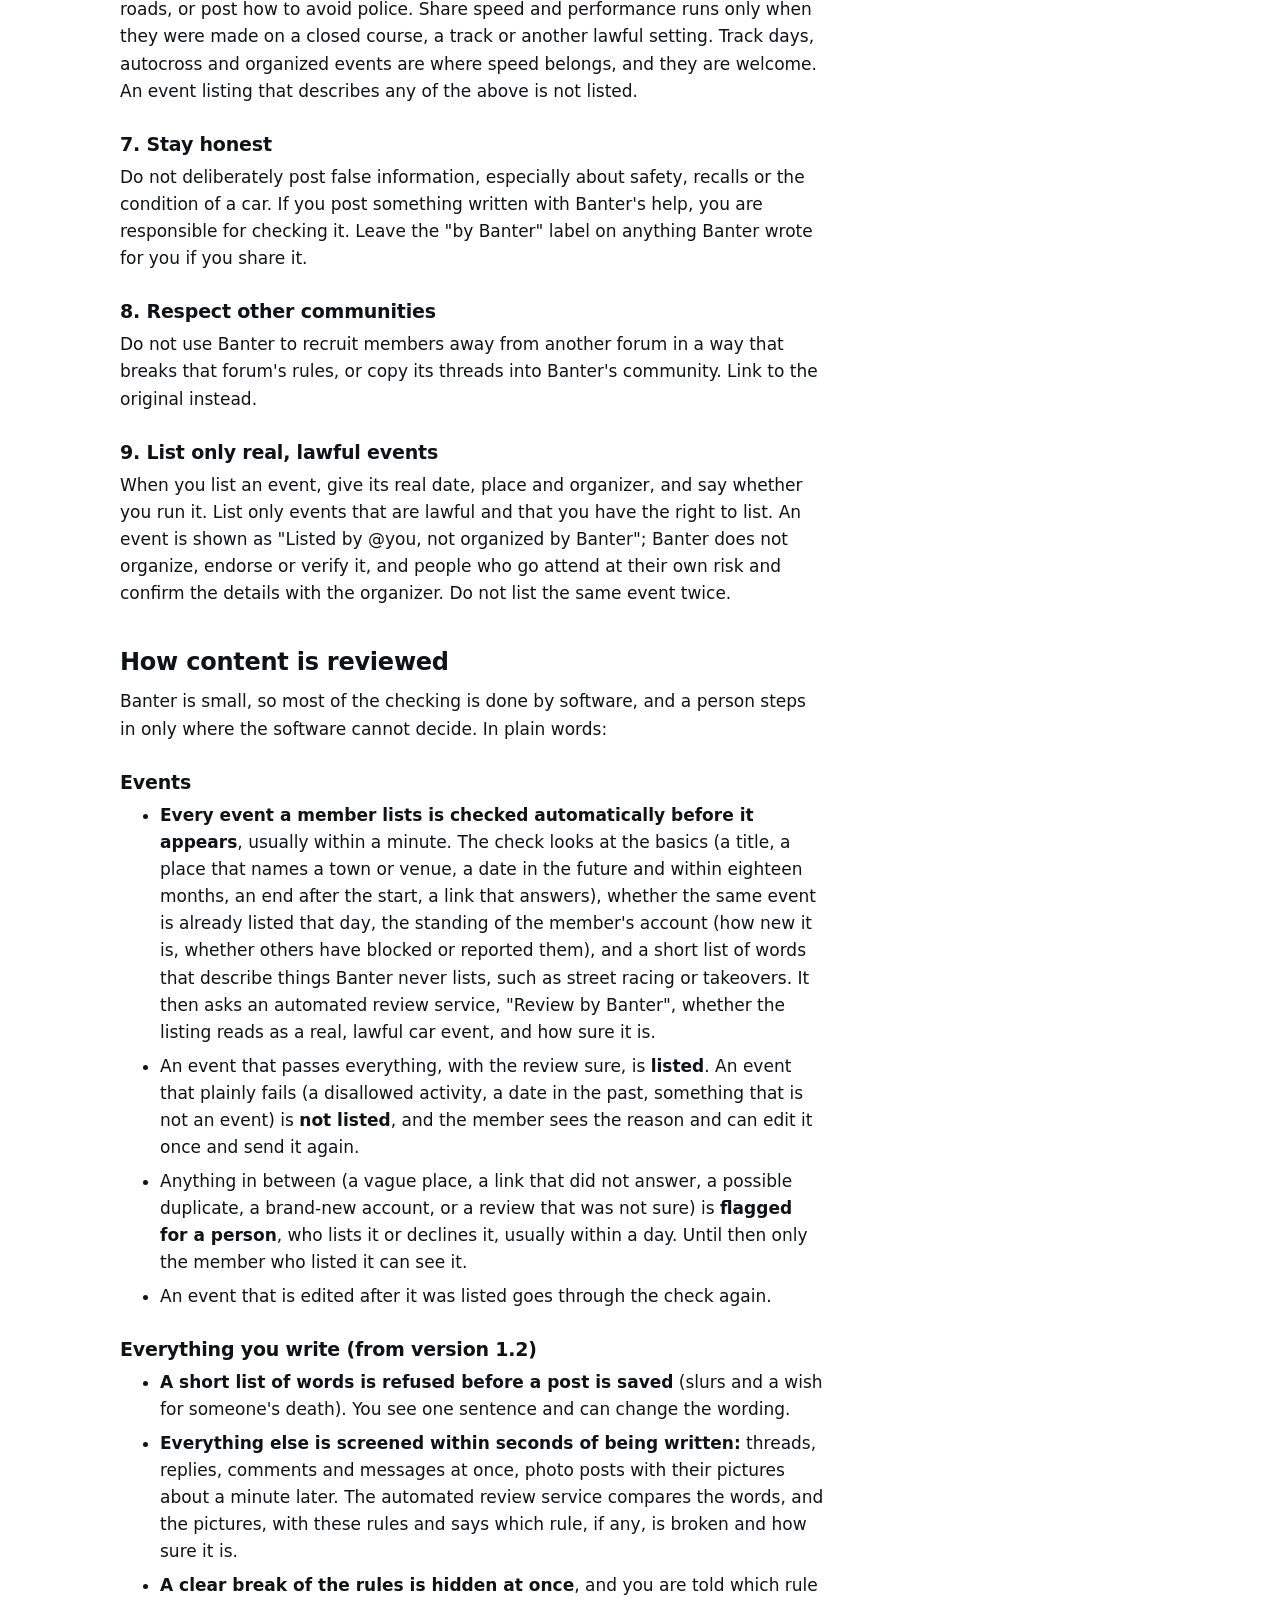
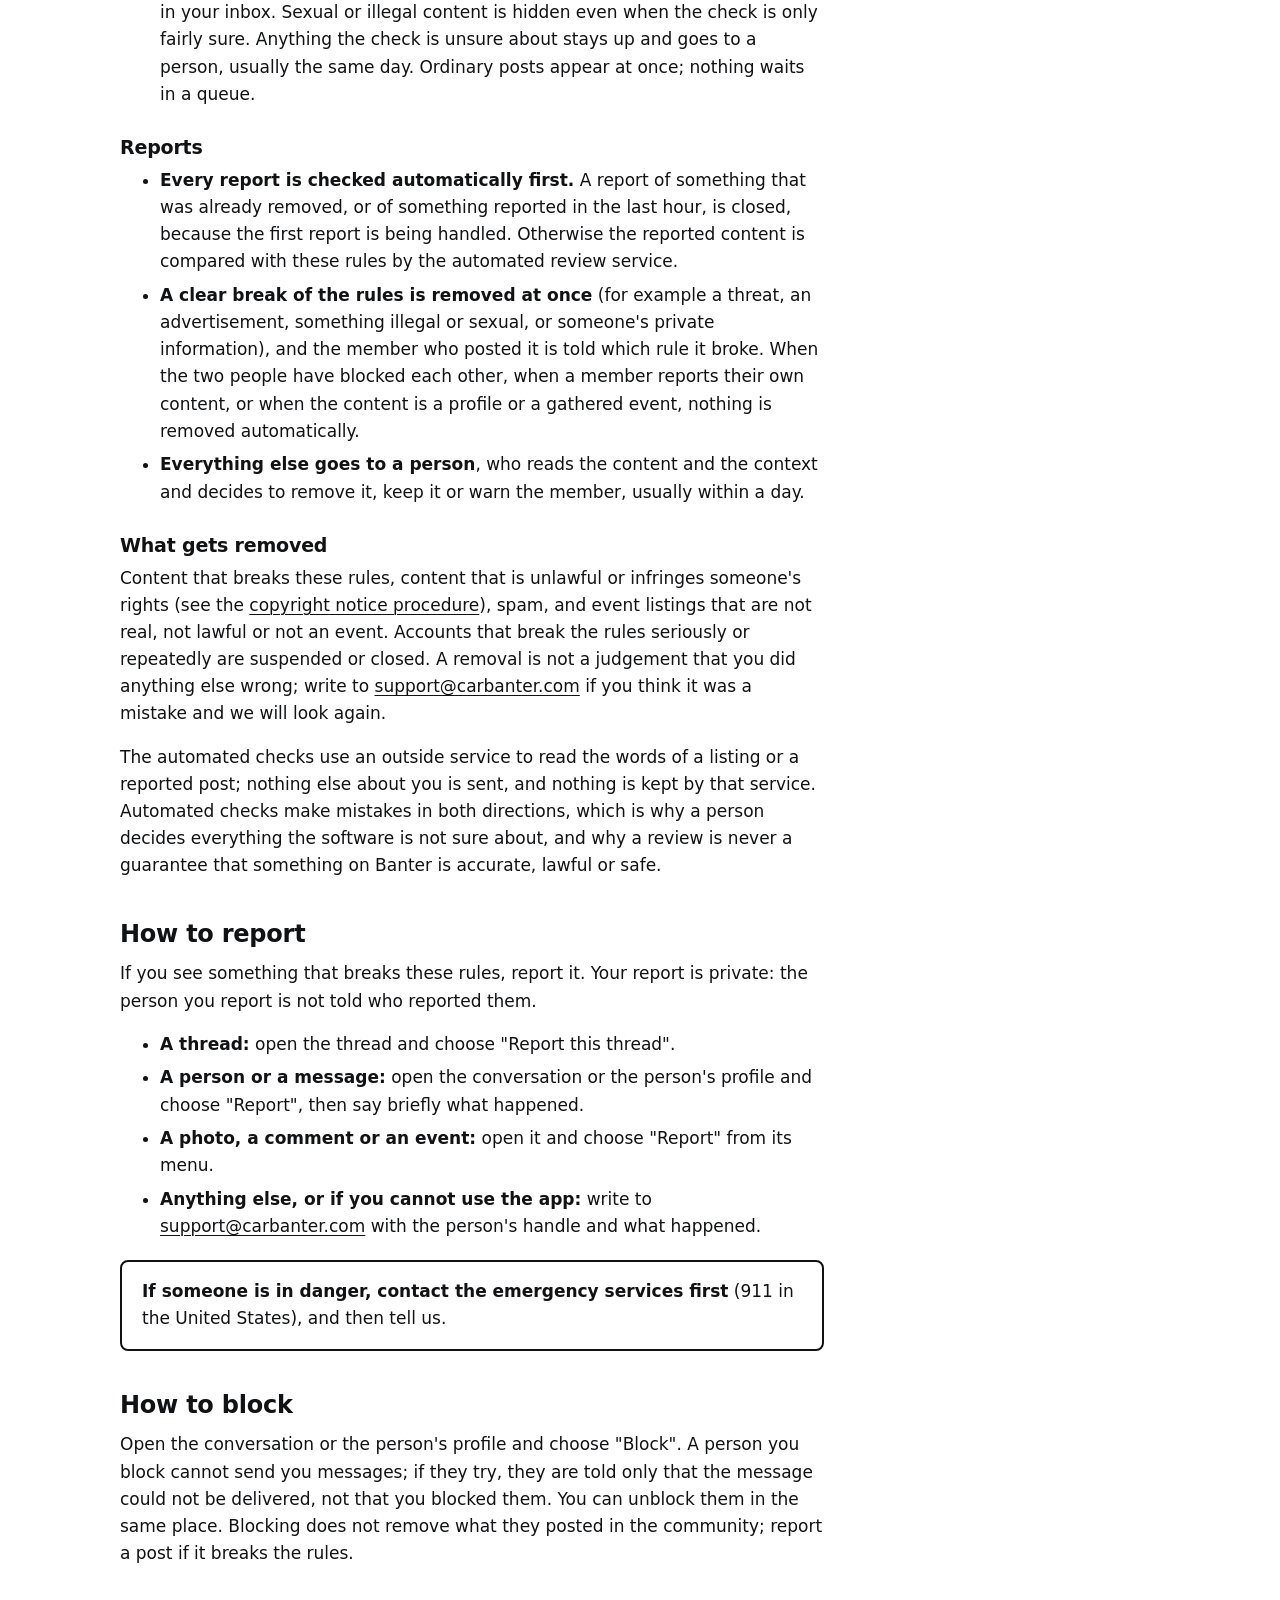
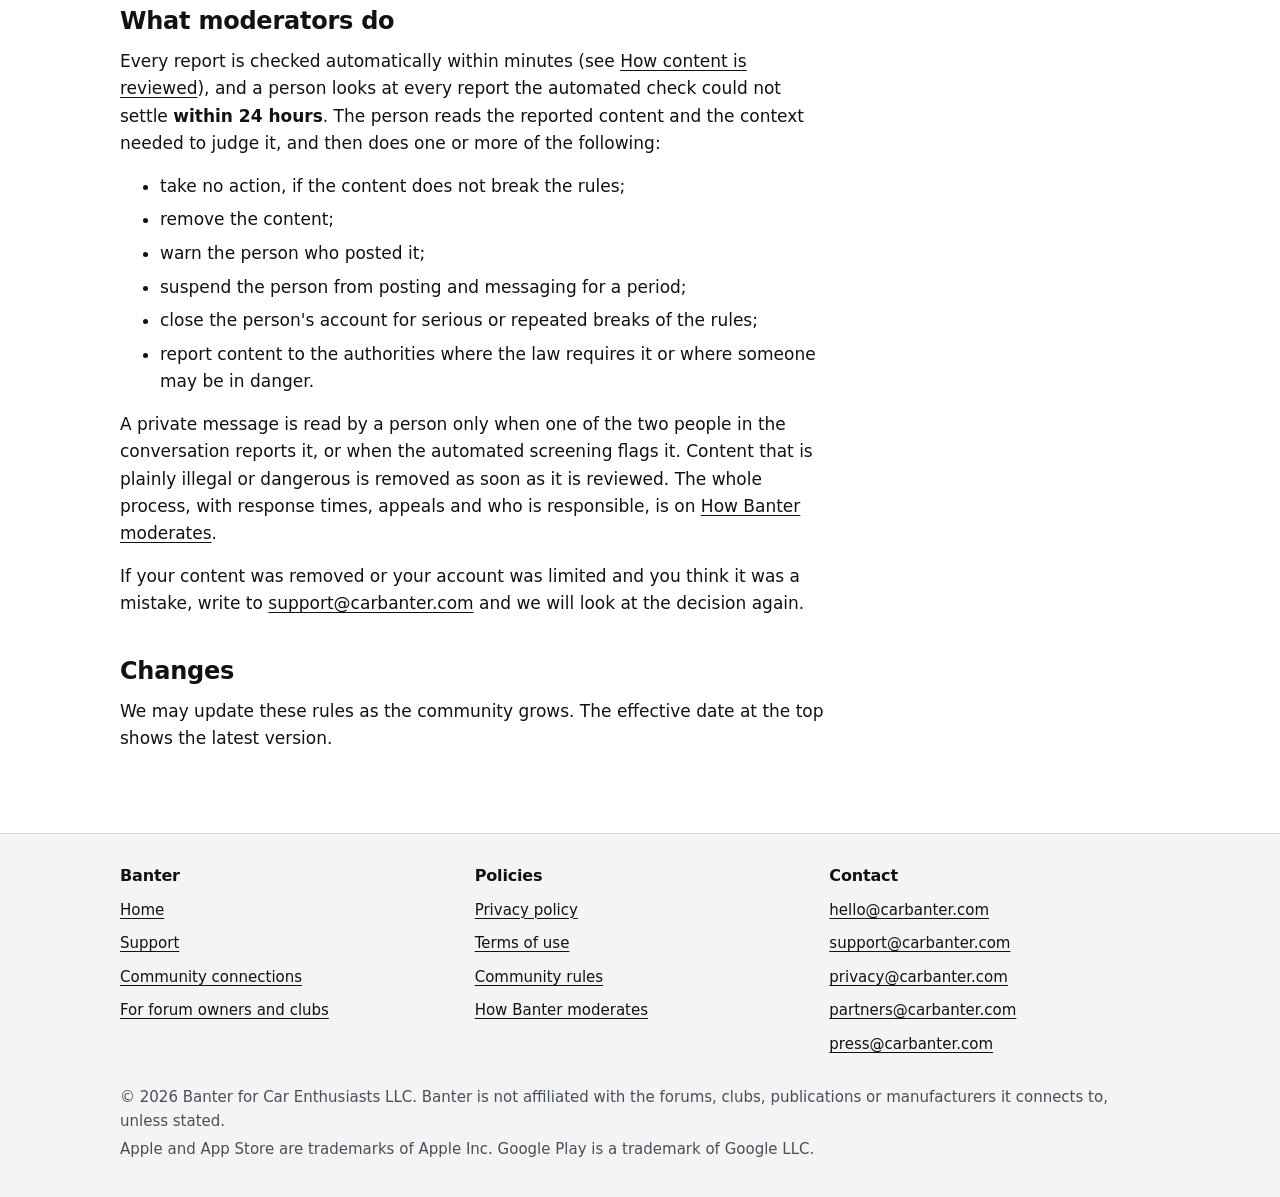
==== commit b5aed0a1: "Version 1.2: the moderation page, the privacy policy and the Community Rules updated Not for the liv" ====
--- a/community.html
+++ b/community.html
@@ -33,7 +33,7 @@
       <div class="wrap">
         <p class="plate">Community</p>
         <h1>Community Rules</h1>
-        <p>Effective date: October 13, 2026</p>
+        <p>Effective date: October 13, 2026. Updated October 18, 2026 for version 1.2 of the app (the screening of everything you write).</p>
       </div>
     </div>
 
@@ -80,6 +80,12 @@
           <li>Anything in between (a vague place, a link that did not answer, a possible duplicate, a brand-new account, or a review that was not sure) is <strong>flagged for a person</strong>, who lists it or declines it, usually within a day. Until then only the member who listed it can see it.</li>
           <li>An event that is edited after it was listed goes through the check again.</li>
         </ul>
+        <h3>Everything you write (from version 1.2)</h3>
+        <ul>
+          <li><strong>A short list of words is refused before a post is saved</strong> (slurs and a wish for someone's death). You see one sentence and can change the wording.</li>
+          <li><strong>Everything else is screened within seconds of being written:</strong> threads, replies, comments and messages at once, photo posts with their pictures about a minute later. The automated review service compares the words, and the pictures, with these rules and says which rule, if any, is broken and how sure it is.</li>
+          <li><strong>A clear break of the rules is hidden at once</strong>, and you are told which rule in your inbox. Sexual or illegal content is hidden even when the check is only fairly sure. Anything the check is unsure about stays up and goes to a person, usually the same day. Ordinary posts appear at once; nothing waits in a queue.</li>
+        </ul>
         <h3>Reports</h3>
         <ul>
           <li><strong>Every report is checked automatically first.</strong> A report of something that was already removed, or of something reported in the last hour, is closed, because the first report is being handled. Otherwise the reported content is compared with these rules by the automated review service.</li>
@@ -115,7 +121,7 @@
           <li>close the person's account for serious or repeated breaks of the rules;</li>
           <li>report content to the authorities where the law requires it or where someone may be in danger.</li>
         </ul>
-        <p>A private message is reviewed only when one of the two people in the conversation reports it. Content that is plainly illegal or dangerous is removed as soon as it is reviewed.</p>
+        <p>A private message is read by a person only when one of the two people in the conversation reports it, or when the automated screening flags it. Content that is plainly illegal or dangerous is removed as soon as it is reviewed. The whole process, with response times, appeals and who is responsible, is on <a href="moderation.html">How Banter moderates</a>.</p>
         <p>If your content was removed or your account was limited and you think it was a mistake, write to <a href="mailto:support@carbanter.com">support@carbanter.com</a> and we will look at the decision again.</p>
 
         <h2 id="changes">Changes</h2>
@@ -142,6 +148,7 @@
             <li><a href="privacy.html">Privacy policy</a></li>
             <li><a href="terms.html">Terms of use</a></li>
             <li><a href="community.html" aria-current="page">Community rules</a></li>
+            <li><a href="moderation.html">How Banter moderates</a></li>
           </ul>
         </nav>
         <div>
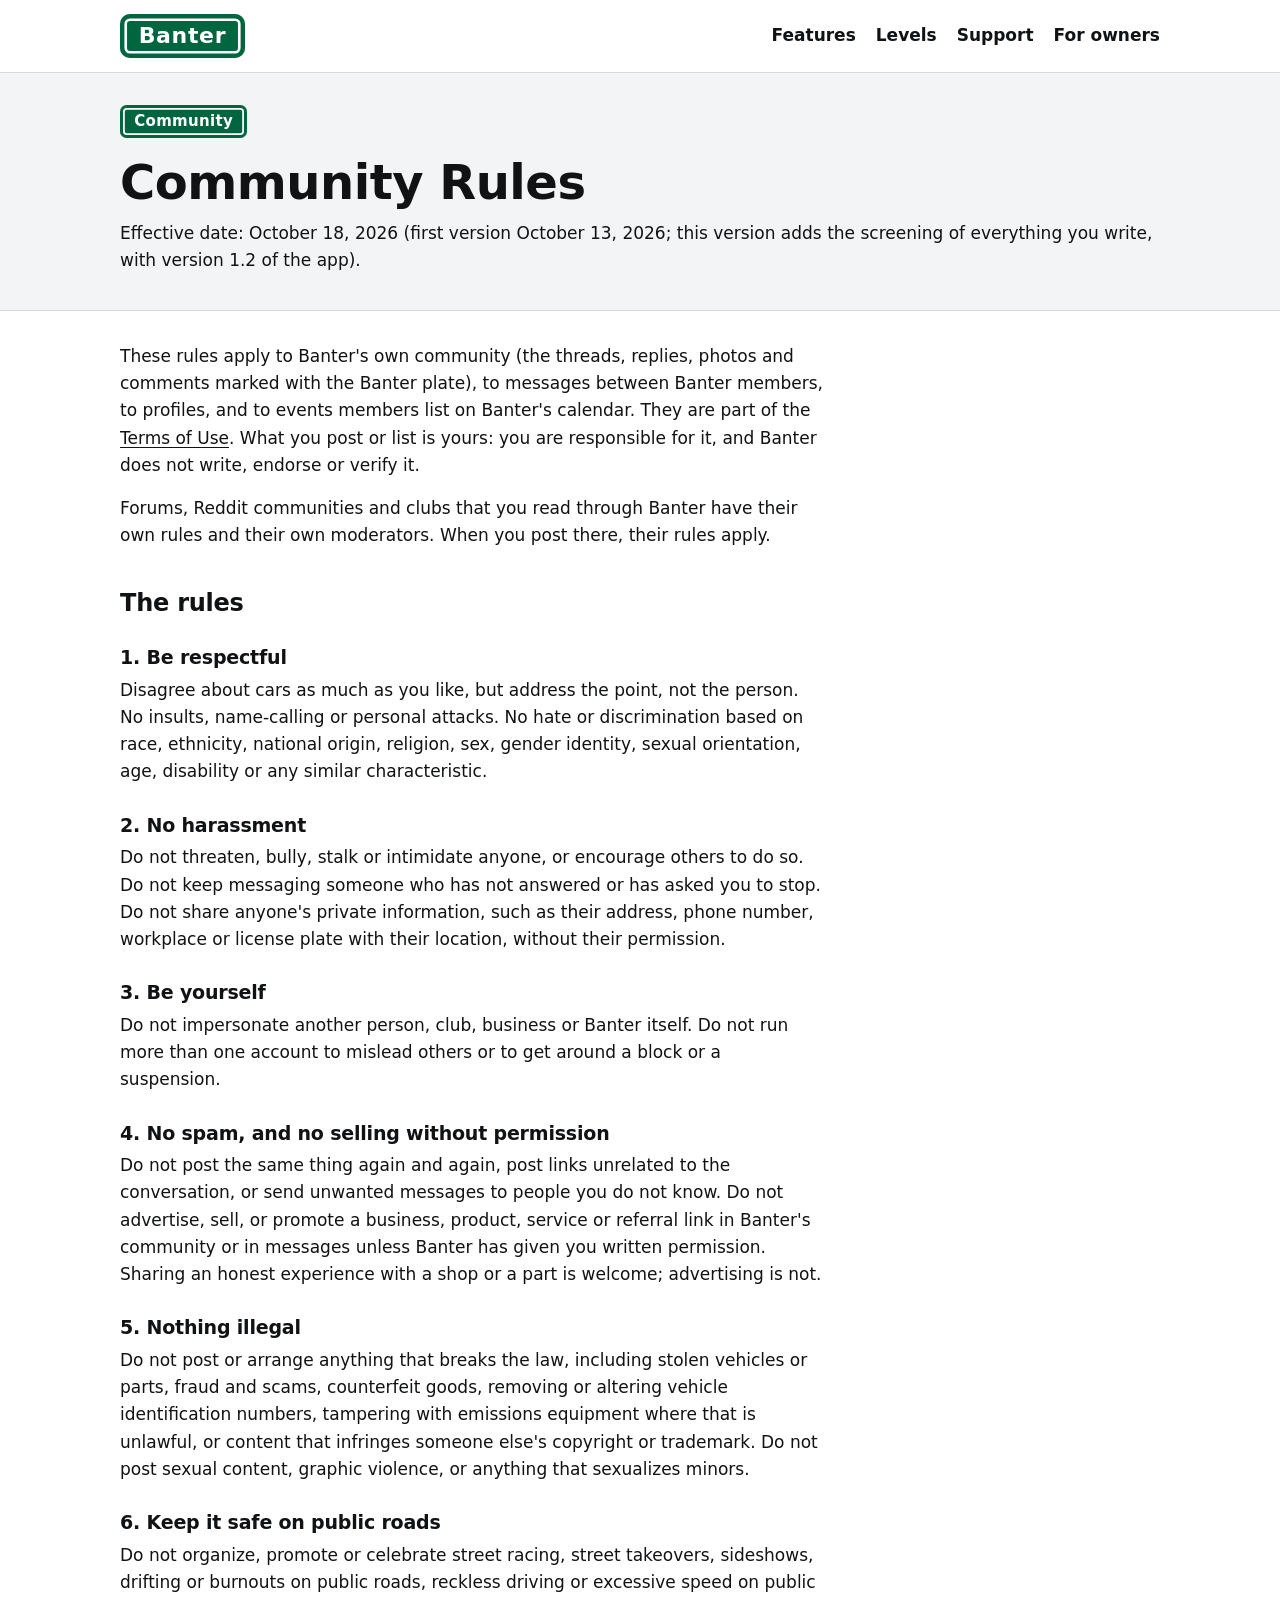
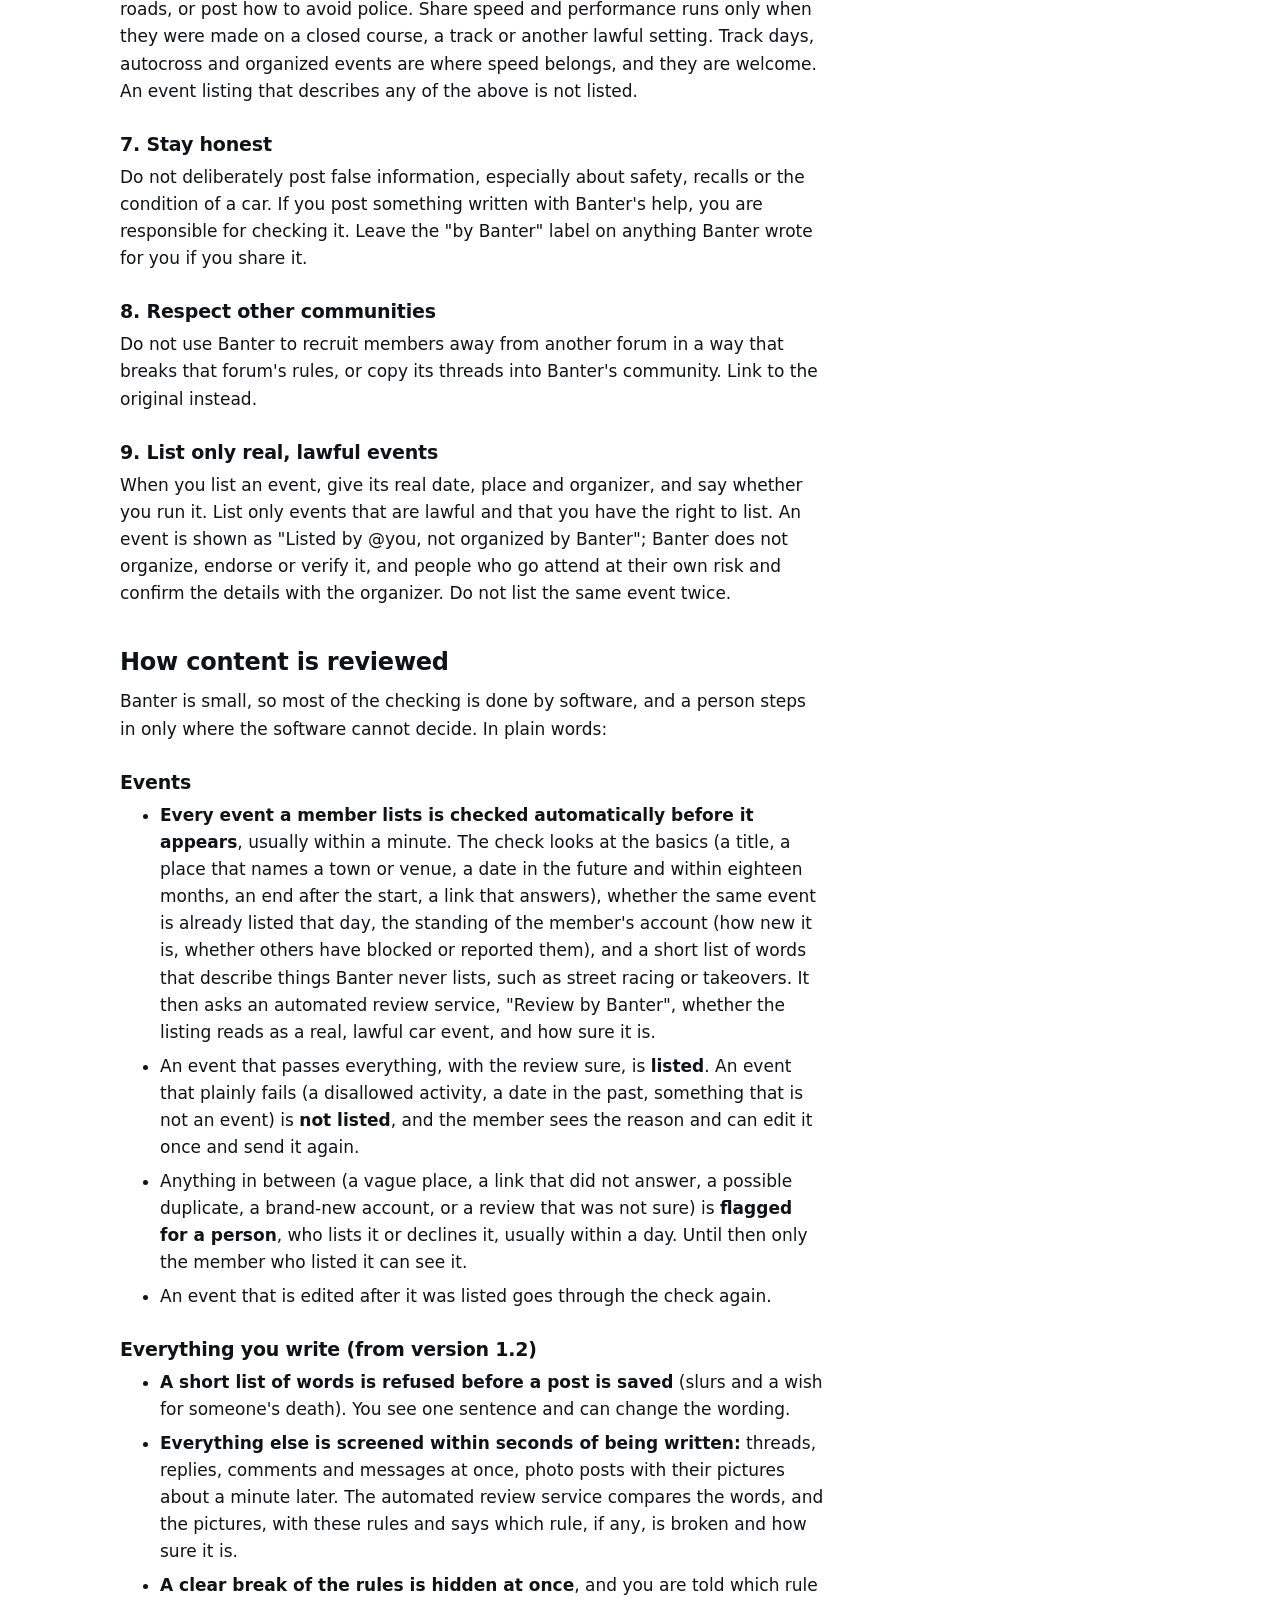
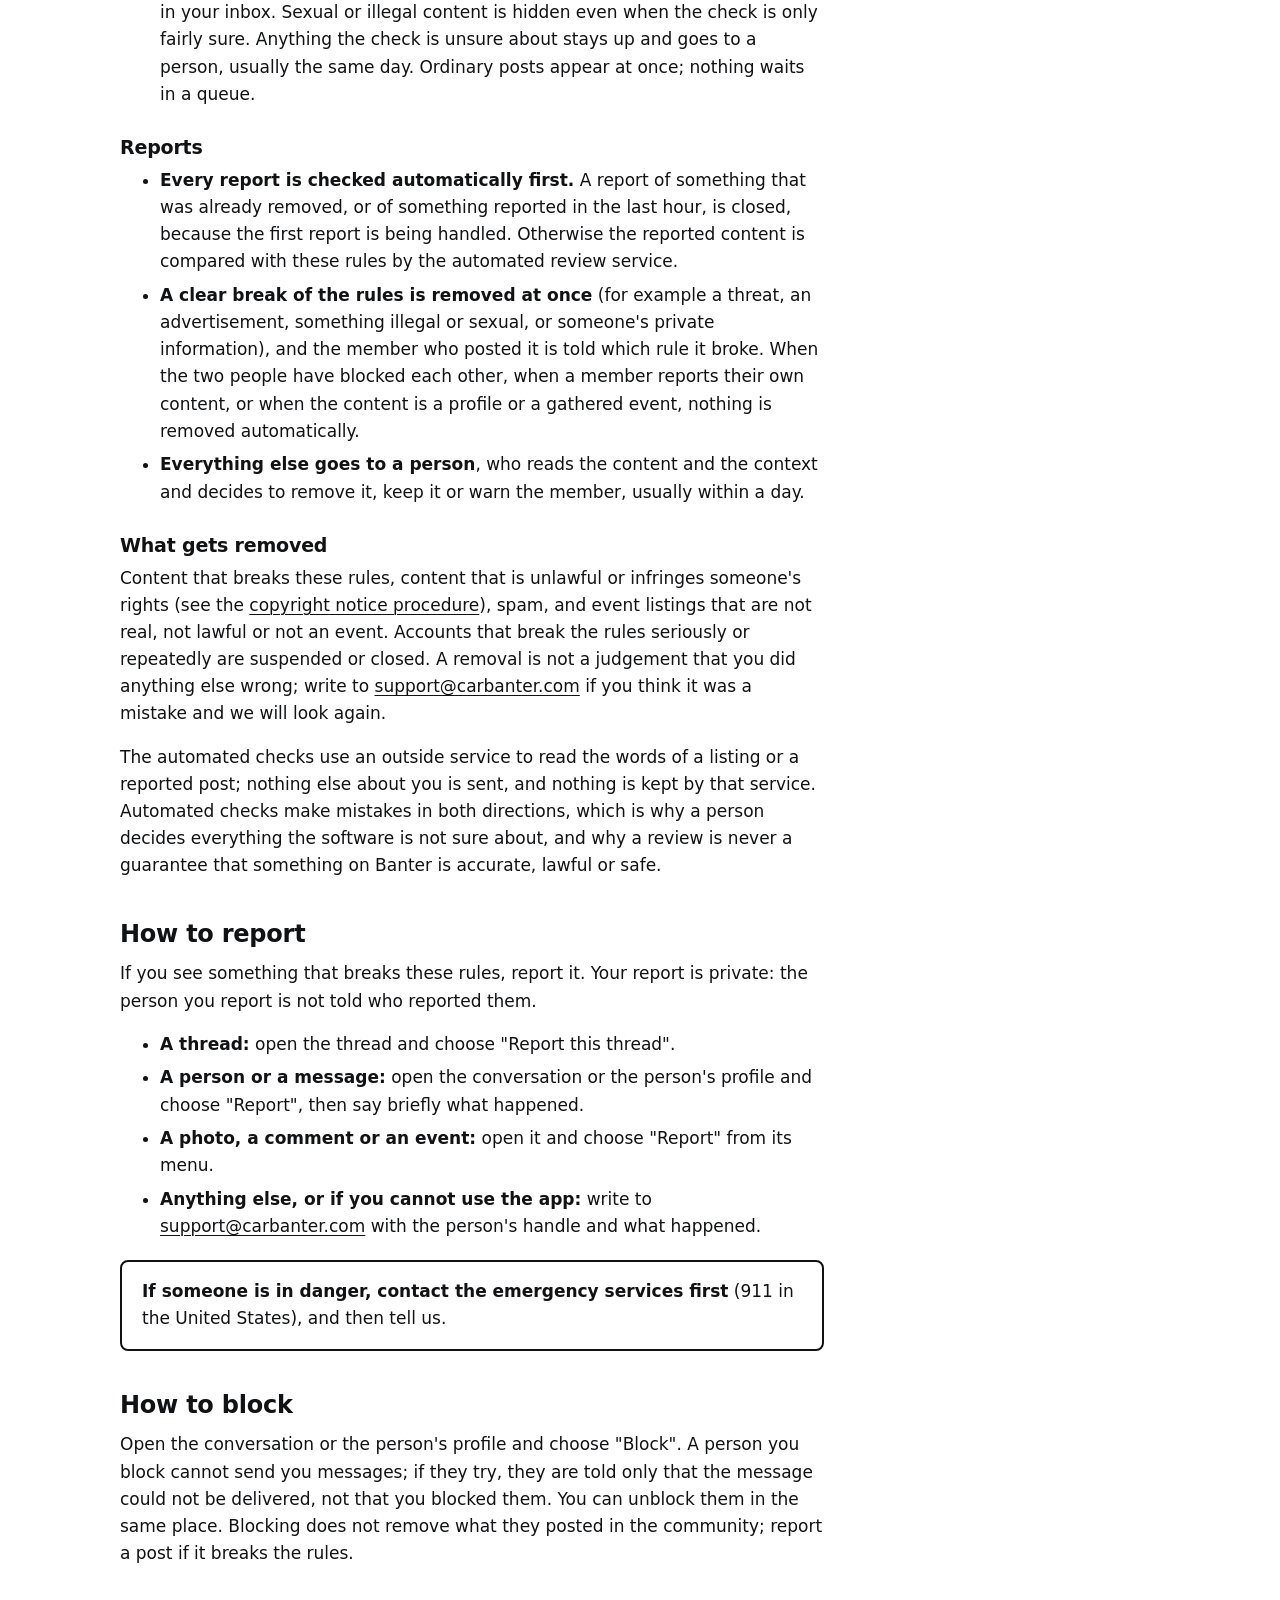
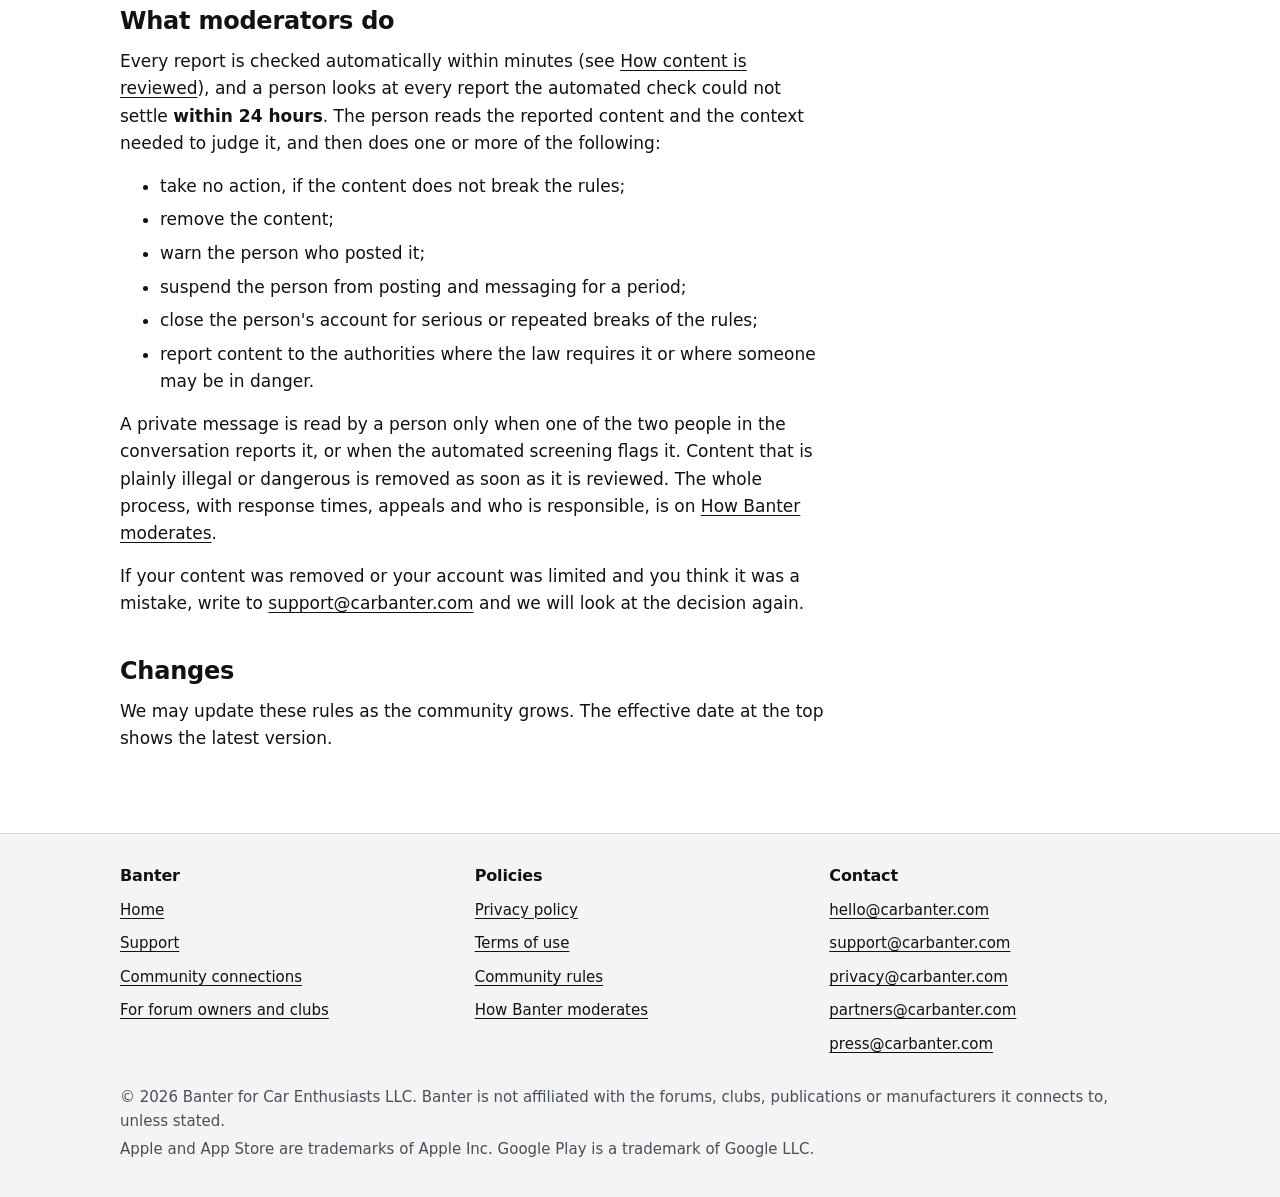
==== commit 0173a918: "Community Rules: effective date October 18, 2026 Co-Authored-By: Claude Fable 5.1 <noreply@anthropic" ====
--- a/community.html
+++ b/community.html
@@ -33,7 +33,7 @@
       <div class="wrap">
         <p class="plate">Community</p>
         <h1>Community Rules</h1>
-        <p>Effective date: October 13, 2026. Updated October 18, 2026 for version 1.2 of the app (the screening of everything you write).</p>
+        <p>Effective date: October 18, 2026 (first version October 13, 2026; this version adds the screening of everything you write, with version 1.2 of the app).</p>
       </div>
     </div>
 
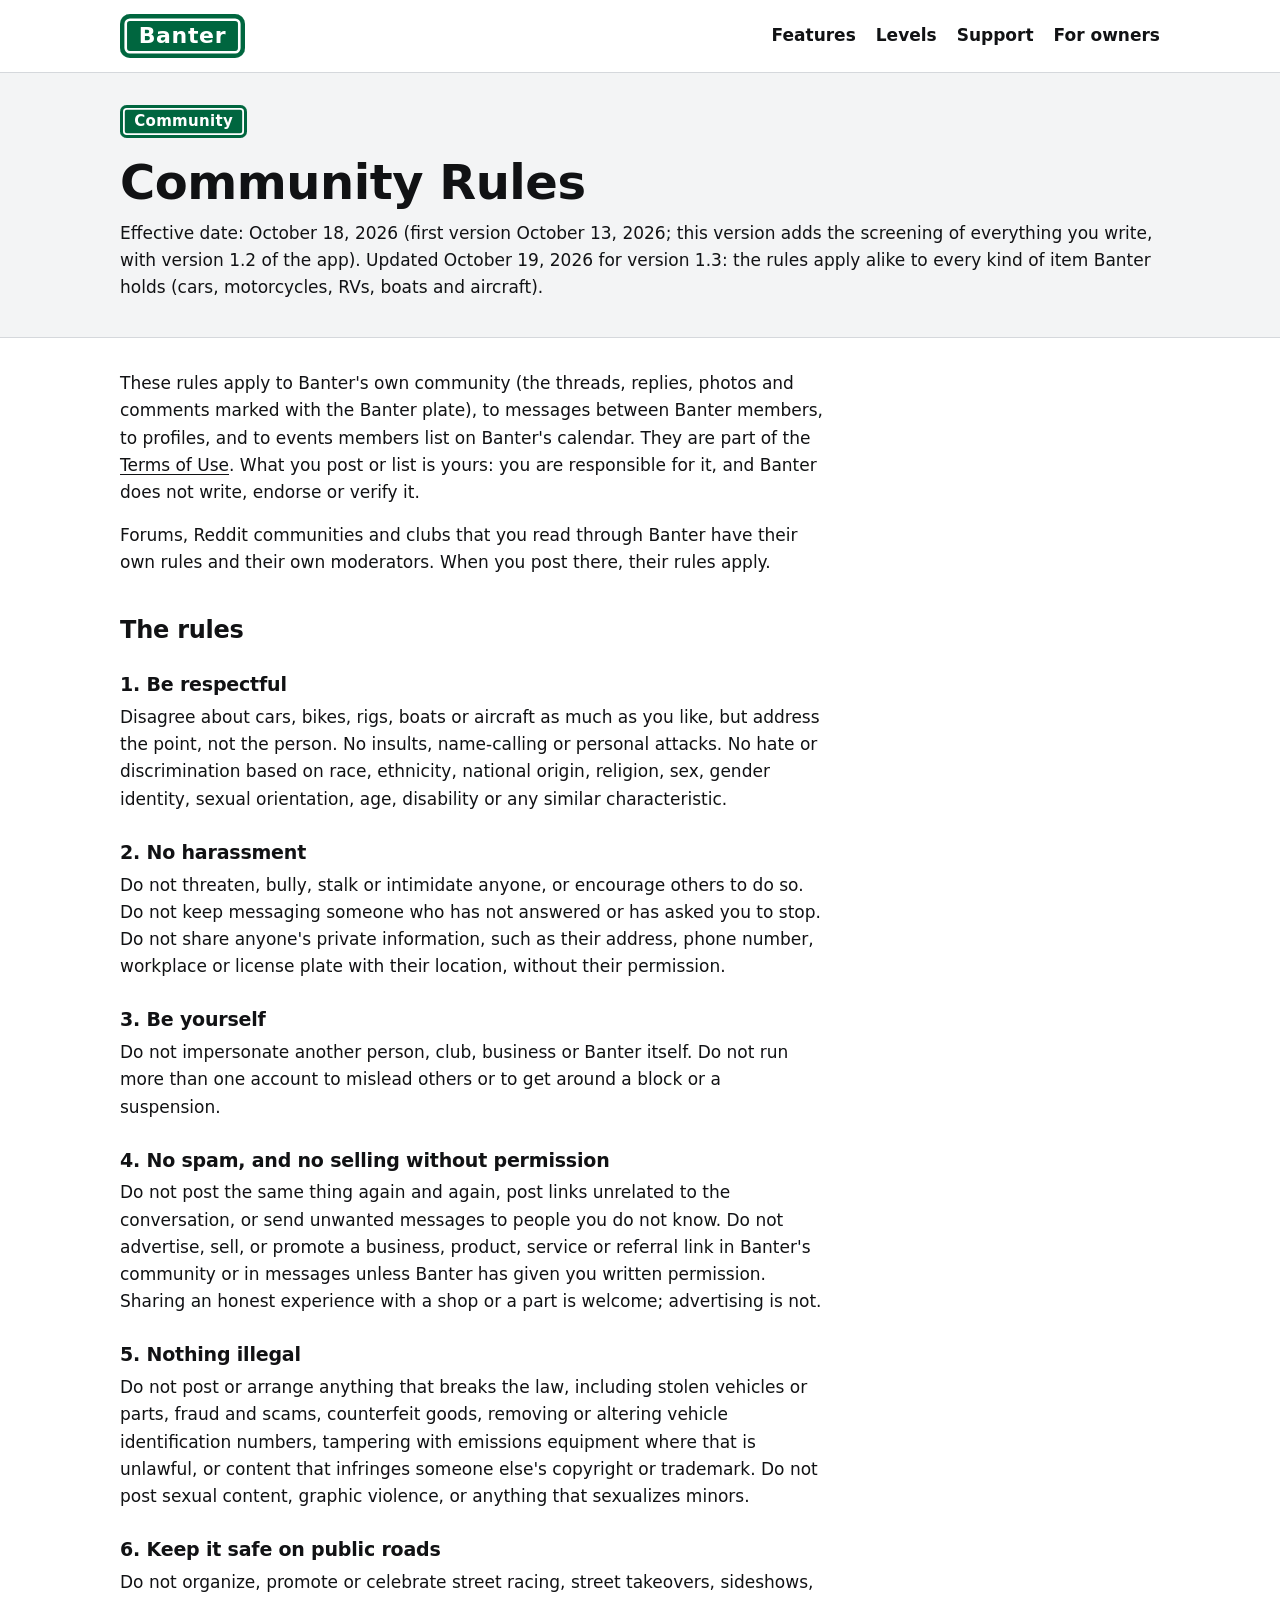
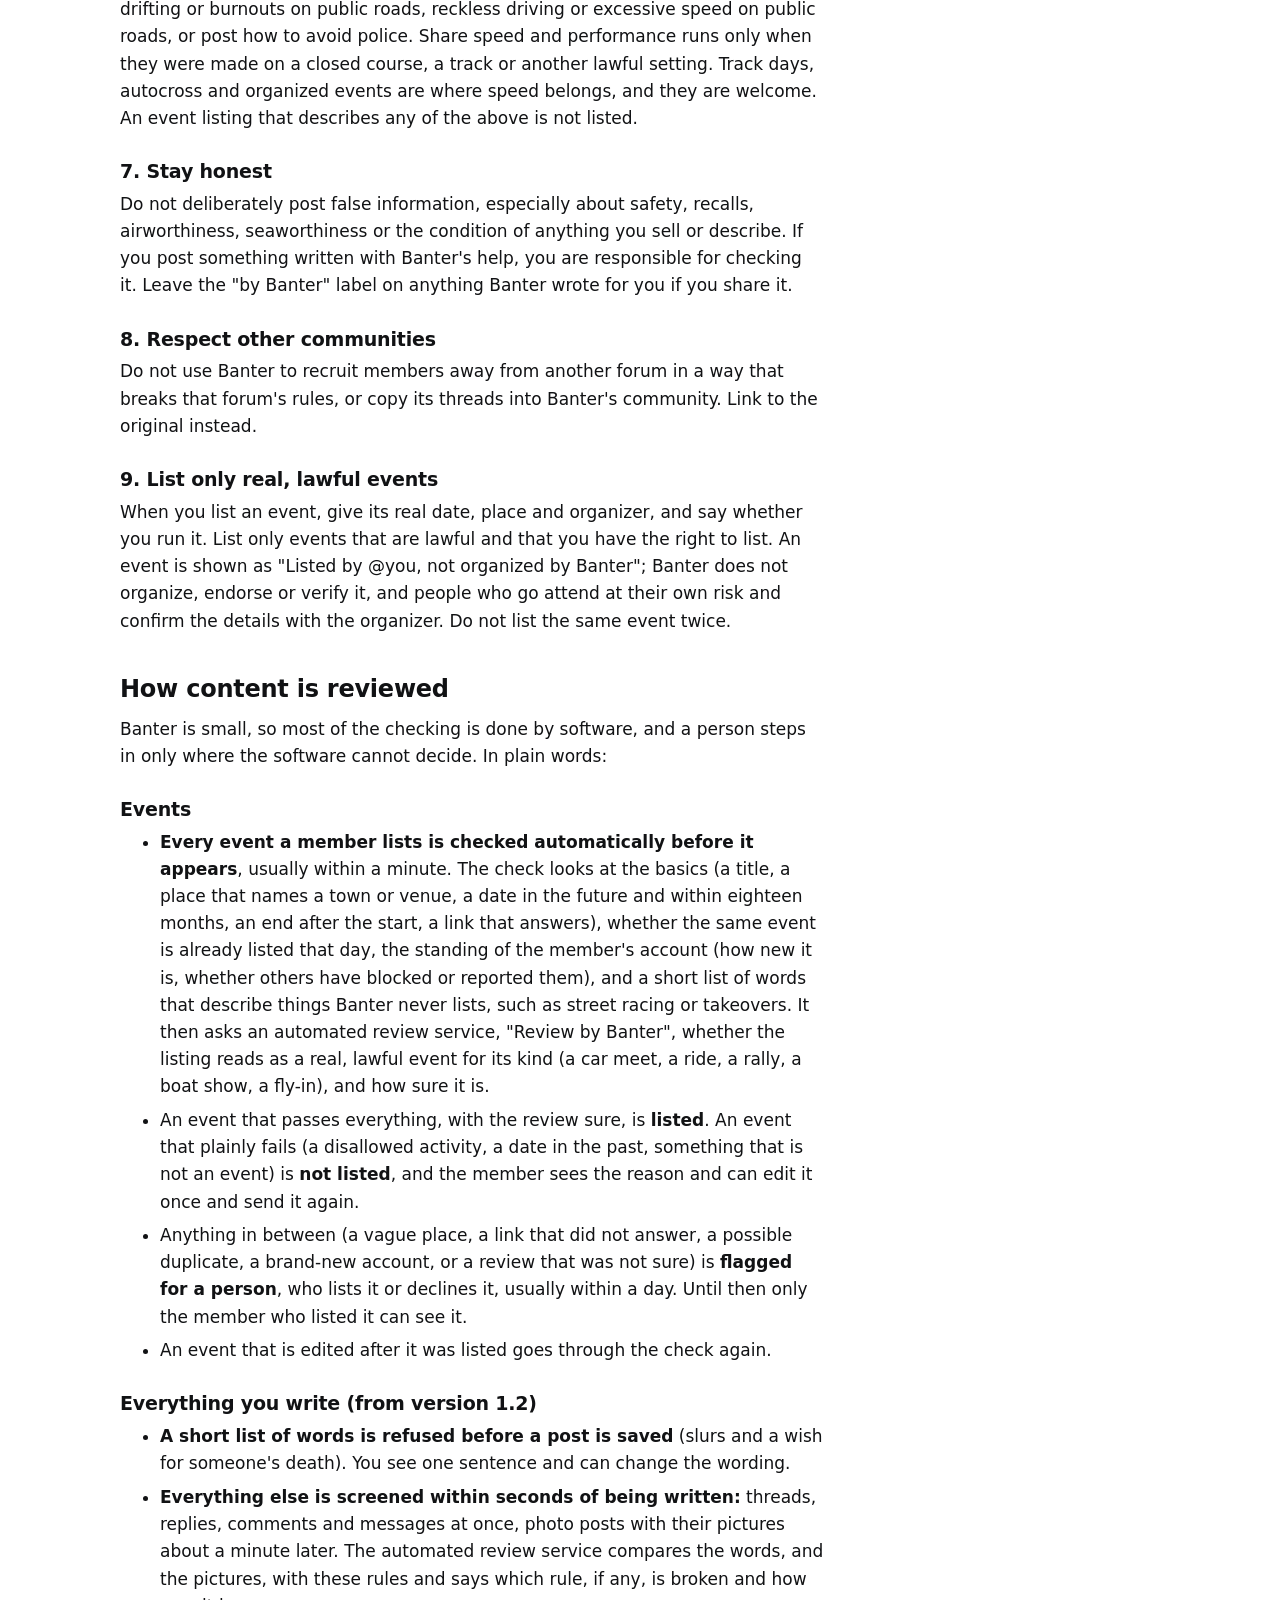
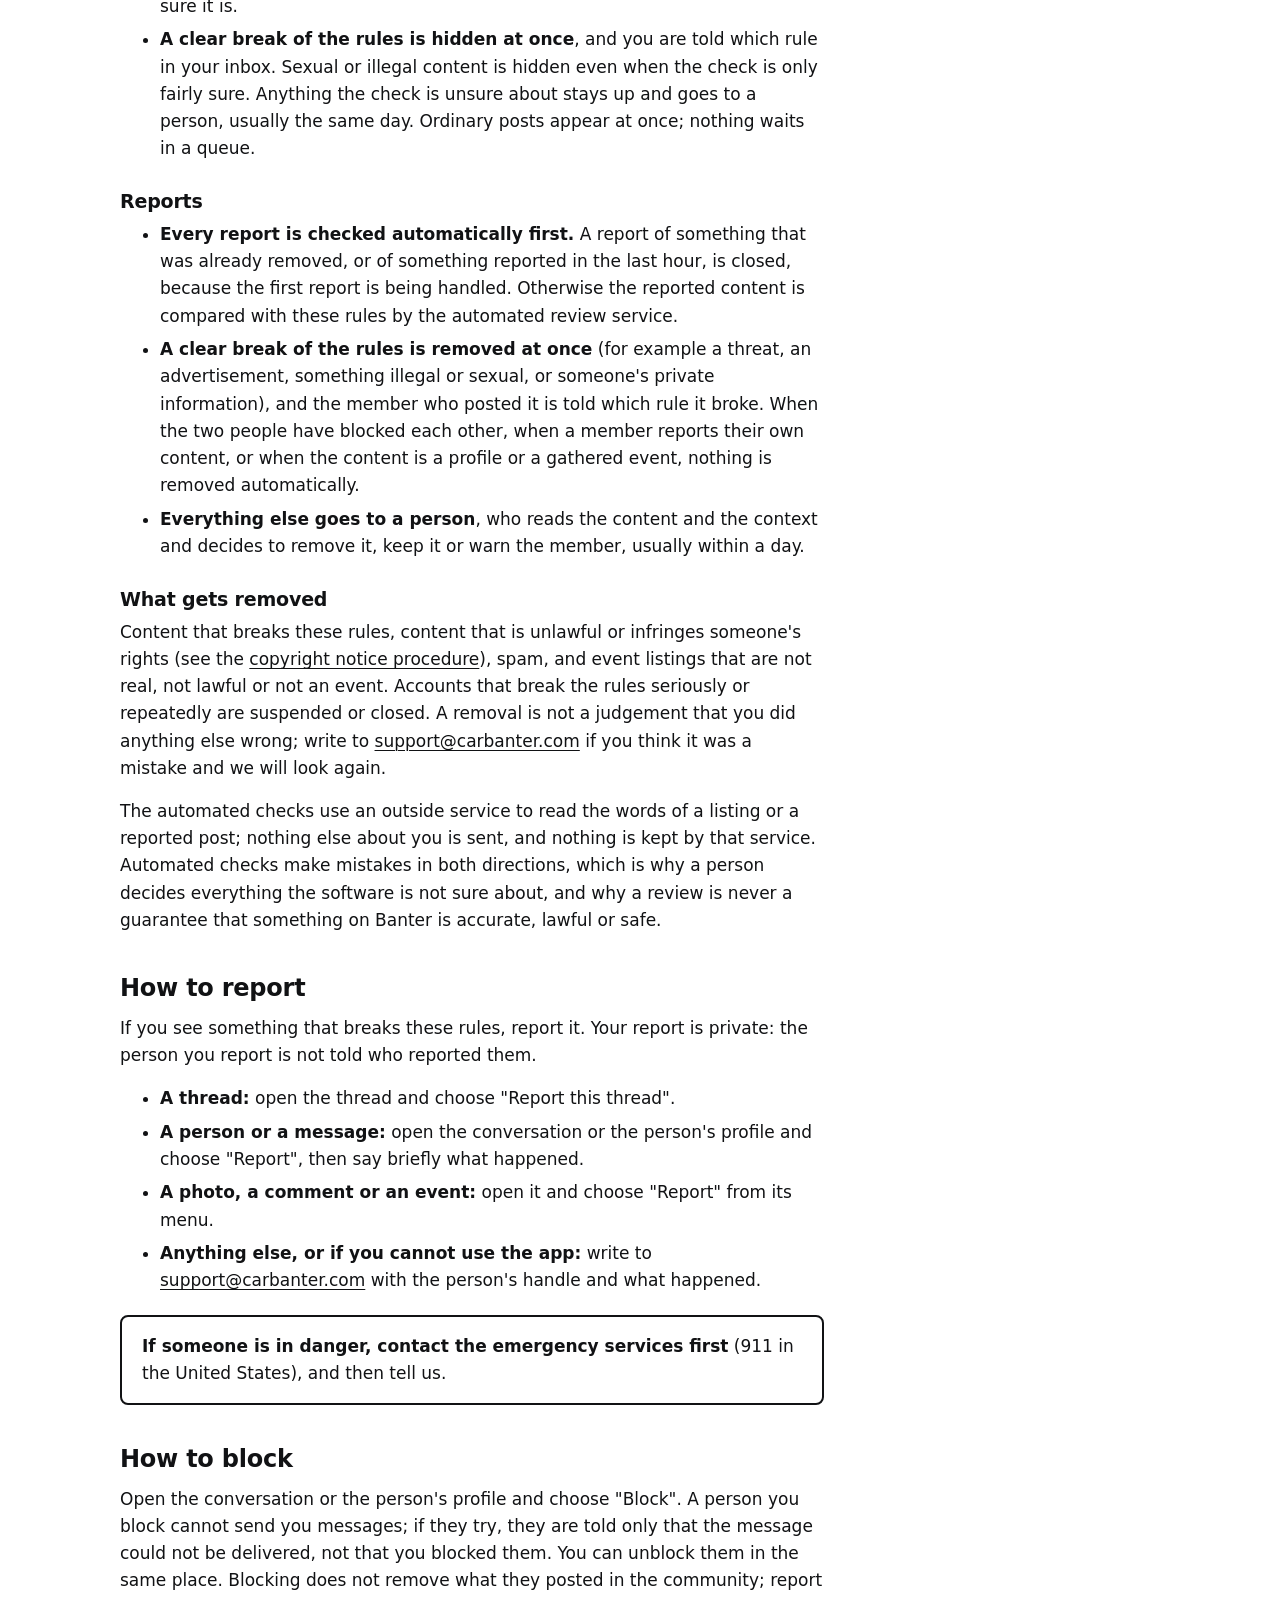
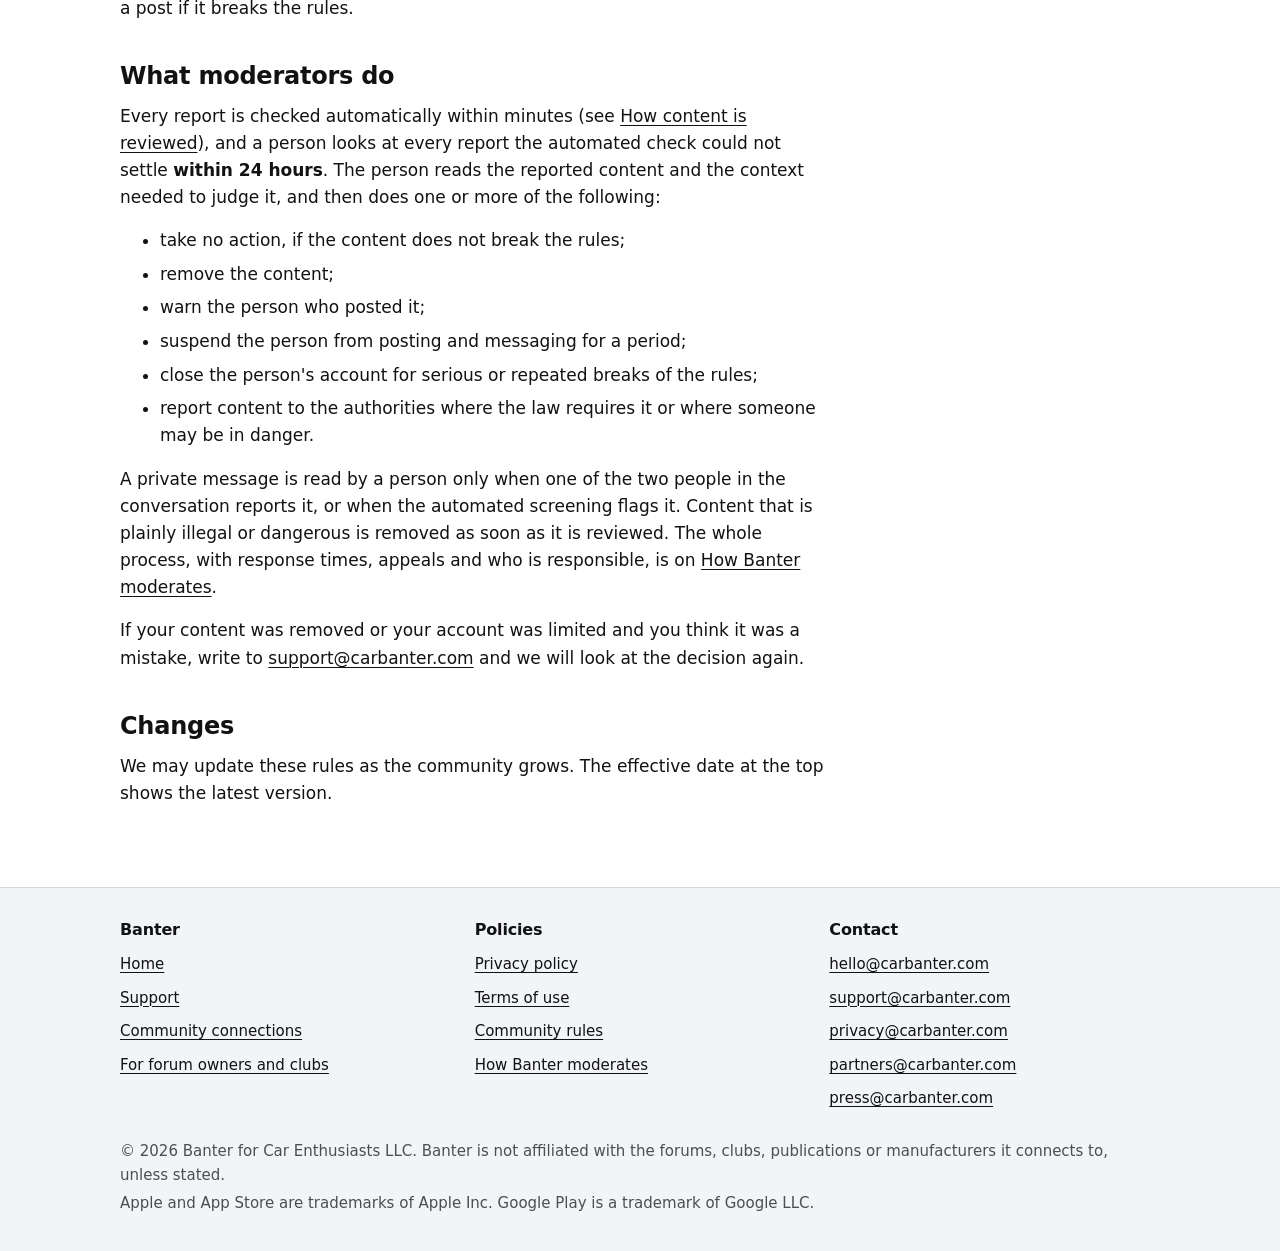
==== commit 3f3a87aa: "Version 1.3: the five kinds on every page; one plan per kind and the member rate in the terms; the p" ====
--- a/community.html
+++ b/community.html
@@ -33,7 +33,7 @@
       <div class="wrap">
         <p class="plate">Community</p>
         <h1>Community Rules</h1>
-        <p>Effective date: October 18, 2026 (first version October 13, 2026; this version adds the screening of everything you write, with version 1.2 of the app).</p>
+        <p>Effective date: October 18, 2026 (first version October 13, 2026; this version adds the screening of everything you write, with version 1.2 of the app). Updated October 19, 2026 for version 1.3: the rules apply alike to every kind of item Banter holds (cars, motorcycles, RVs, boats and aircraft).</p>
       </div>
     </div>
 
@@ -45,7 +45,7 @@
         <h2 id="rules">The rules</h2>
 
         <h3>1. Be respectful</h3>
-        <p>Disagree about cars as much as you like, but address the point, not the person. No insults, name-calling or personal attacks. No hate or discrimination based on race, ethnicity, national origin, religion, sex, gender identity, sexual orientation, age, disability or any similar characteristic.</p>
+        <p>Disagree about cars, bikes, rigs, boats or aircraft as much as you like, but address the point, not the person. No insults, name-calling or personal attacks. No hate or discrimination based on race, ethnicity, national origin, religion, sex, gender identity, sexual orientation, age, disability or any similar characteristic.</p>
 
         <h3>2. No harassment</h3>
         <p>Do not threaten, bully, stalk or intimidate anyone, or encourage others to do so. Do not keep messaging someone who has not answered or has asked you to stop. Do not share anyone's private information, such as their address, phone number, workplace or license plate with their location, without their permission.</p>
@@ -63,7 +63,7 @@
         <p>Do not organize, promote or celebrate street racing, street takeovers, sideshows, drifting or burnouts on public roads, reckless driving or excessive speed on public roads, or post how to avoid police. Share speed and performance runs only when they were made on a closed course, a track or another lawful setting. Track days, autocross and organized events are where speed belongs, and they are welcome. An event listing that describes any of the above is not listed.</p>
 
         <h3>7. Stay honest</h3>
-        <p>Do not deliberately post false information, especially about safety, recalls or the condition of a car. If you post something written with Banter's help, you are responsible for checking it. Leave the "by Banter" label on anything Banter wrote for you if you share it.</p>
+        <p>Do not deliberately post false information, especially about safety, recalls, airworthiness, seaworthiness or the condition of anything you sell or describe. If you post something written with Banter's help, you are responsible for checking it. Leave the "by Banter" label on anything Banter wrote for you if you share it.</p>
 
         <h3>8. Respect other communities</h3>
         <p>Do not use Banter to recruit members away from another forum in a way that breaks that forum's rules, or copy its threads into Banter's community. Link to the original instead.</p>
@@ -75,7 +75,7 @@
         <p>Banter is small, so most of the checking is done by software, and a person steps in only where the software cannot decide. In plain words:</p>
         <h3>Events</h3>
         <ul>
-          <li><strong>Every event a member lists is checked automatically before it appears</strong>, usually within a minute. The check looks at the basics (a title, a place that names a town or venue, a date in the future and within eighteen months, an end after the start, a link that answers), whether the same event is already listed that day, the standing of the member's account (how new it is, whether others have blocked or reported them), and a short list of words that describe things Banter never lists, such as street racing or takeovers. It then asks an automated review service, "Review by Banter", whether the listing reads as a real, lawful car event, and how sure it is.</li>
+          <li><strong>Every event a member lists is checked automatically before it appears</strong>, usually within a minute. The check looks at the basics (a title, a place that names a town or venue, a date in the future and within eighteen months, an end after the start, a link that answers), whether the same event is already listed that day, the standing of the member's account (how new it is, whether others have blocked or reported them), and a short list of words that describe things Banter never lists, such as street racing or takeovers. It then asks an automated review service, "Review by Banter", whether the listing reads as a real, lawful event for its kind (a car meet, a ride, a rally, a boat show, a fly-in), and how sure it is.</li>
           <li>An event that passes everything, with the review sure, is <strong>listed</strong>. An event that plainly fails (a disallowed activity, a date in the past, something that is not an event) is <strong>not listed</strong>, and the member sees the reason and can edit it once and send it again.</li>
           <li>Anything in between (a vague place, a link that did not answer, a possible duplicate, a brand-new account, or a review that was not sure) is <strong>flagged for a person</strong>, who lists it or declines it, usually within a day. Until then only the member who listed it can see it.</li>
           <li>An event that is edited after it was listed goes through the check again.</li>
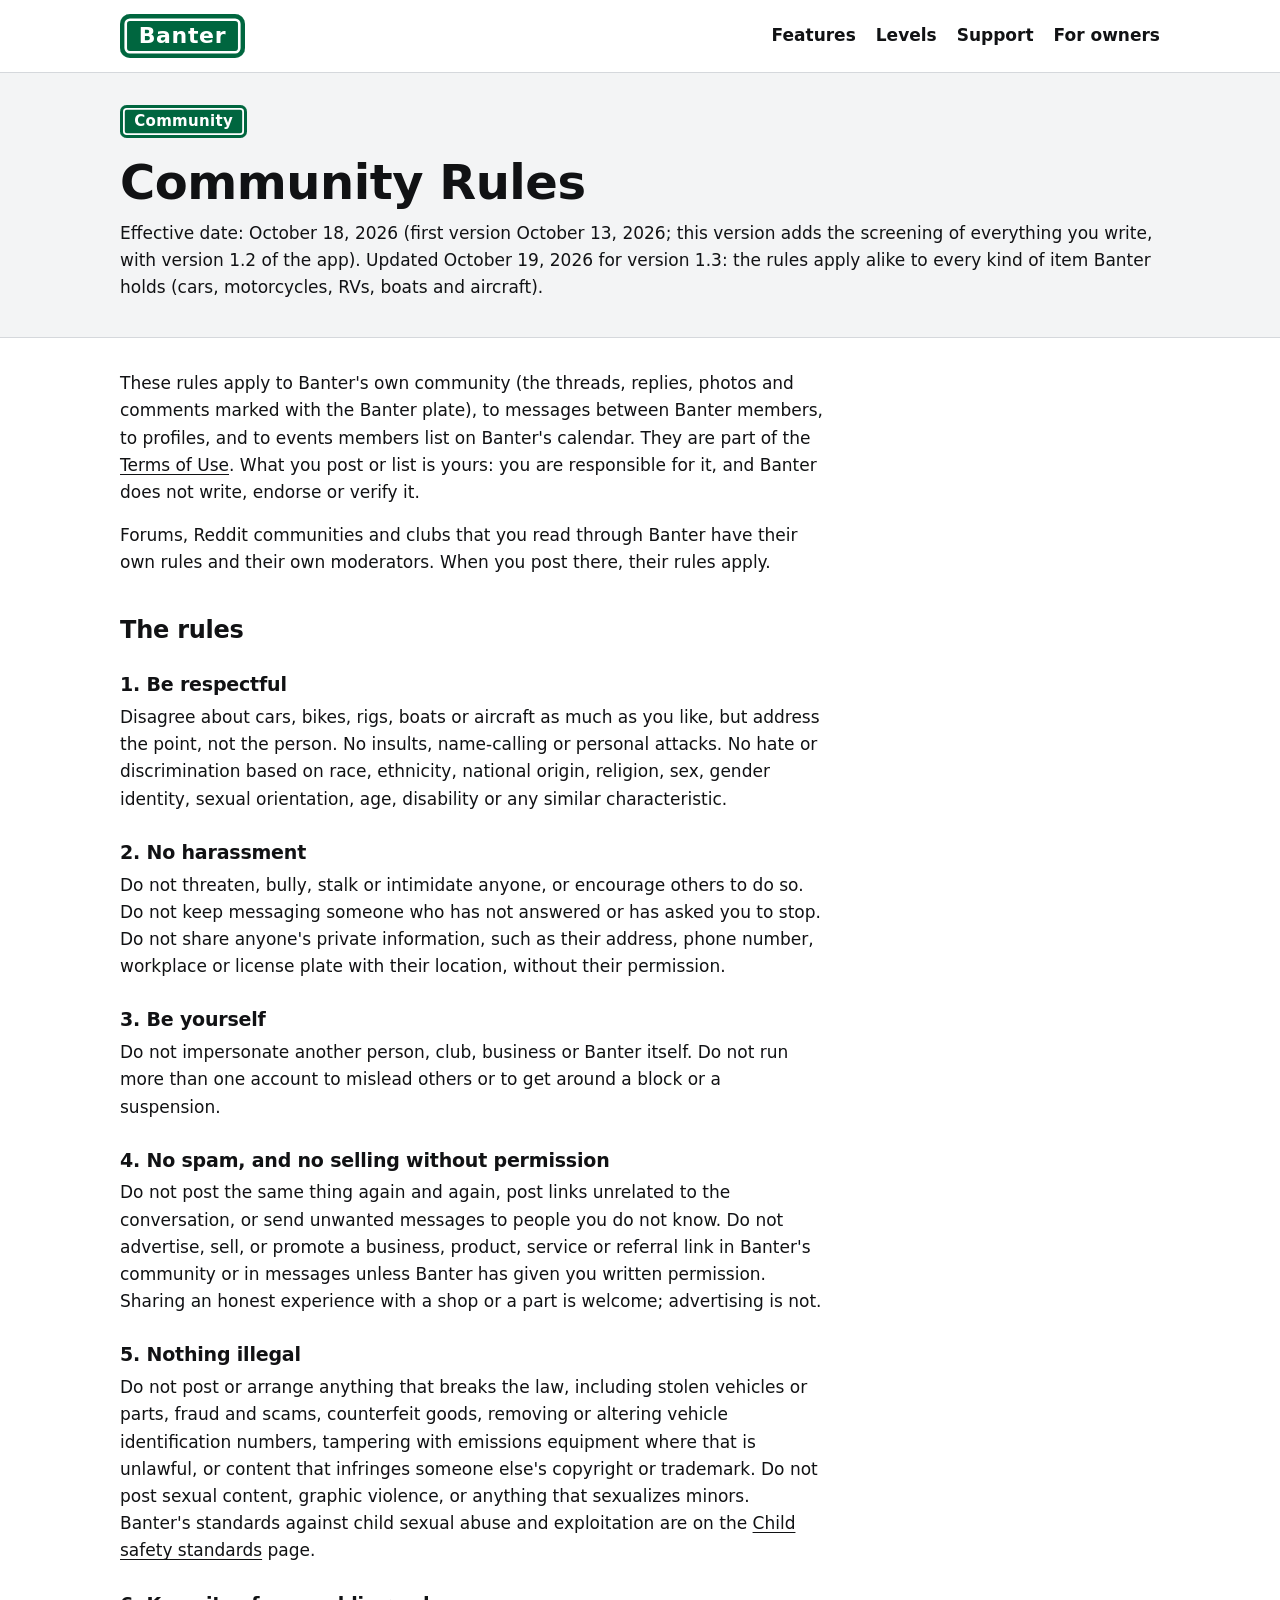
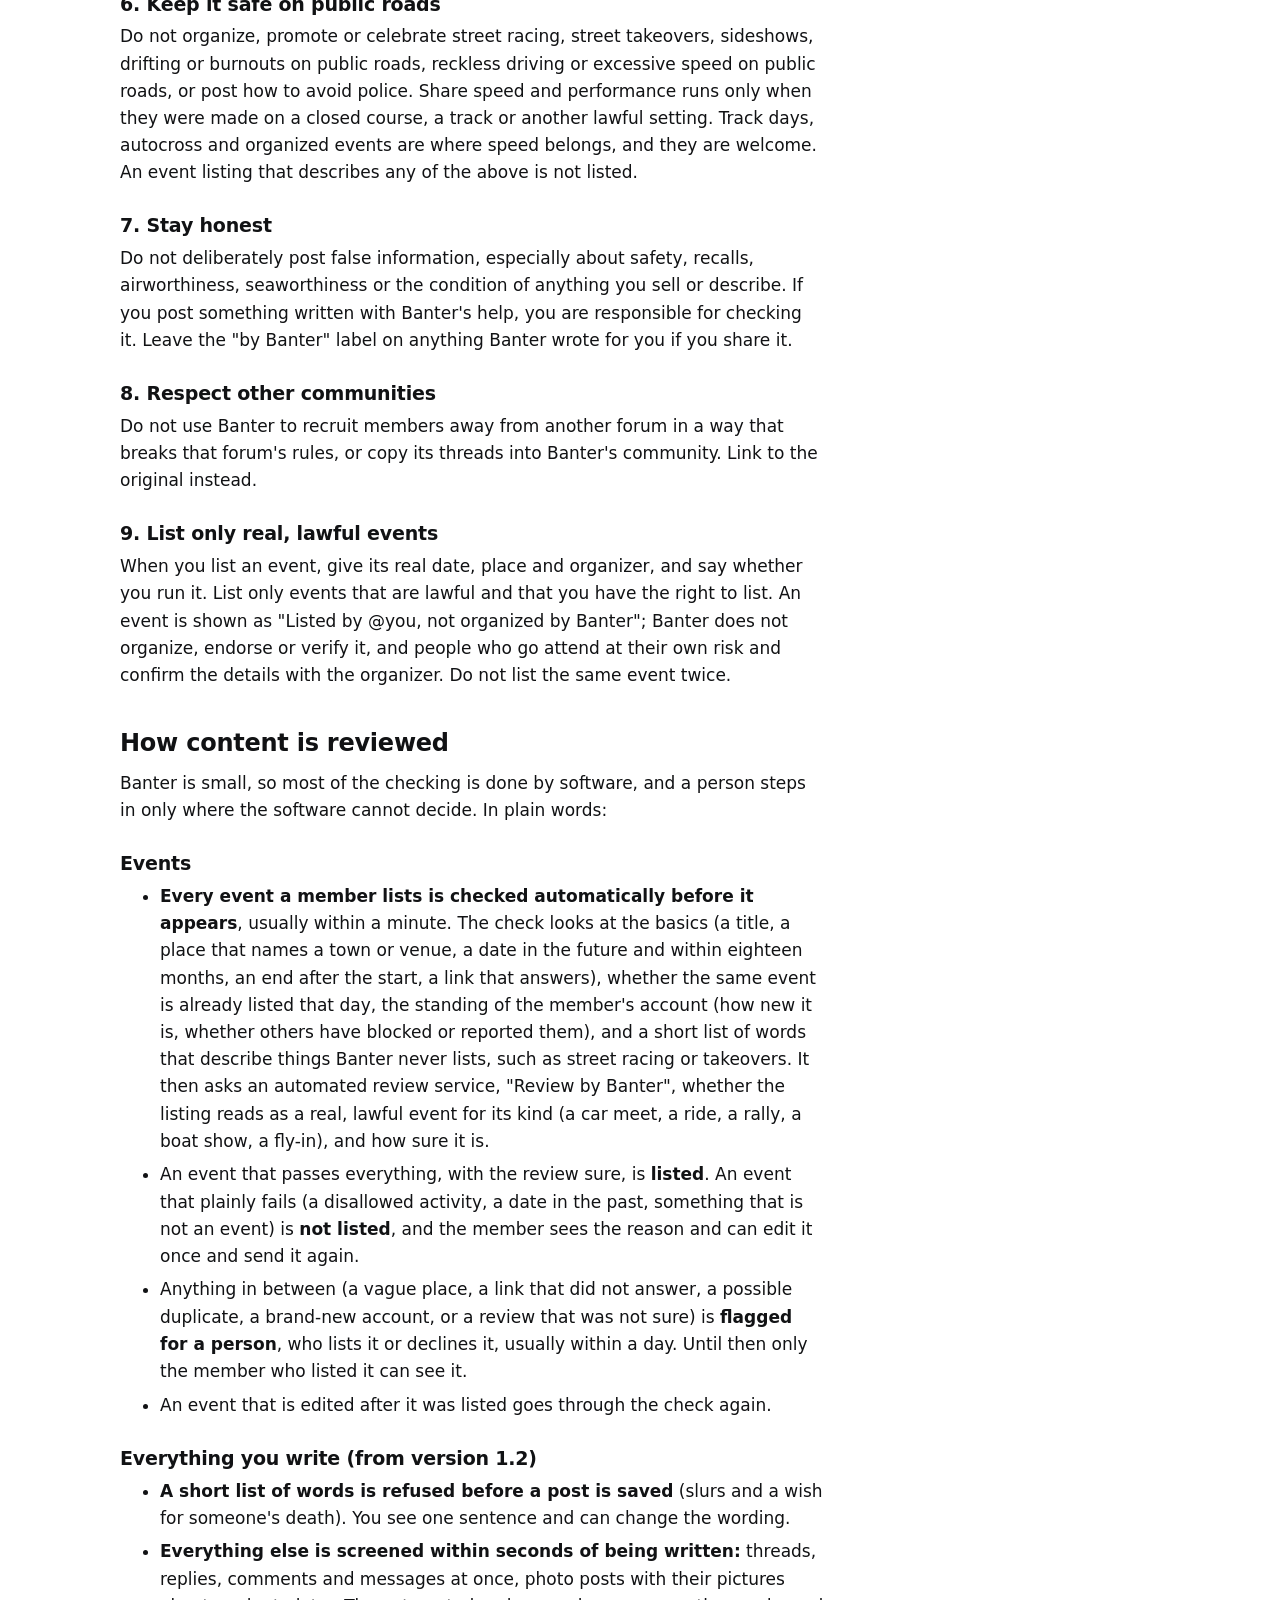
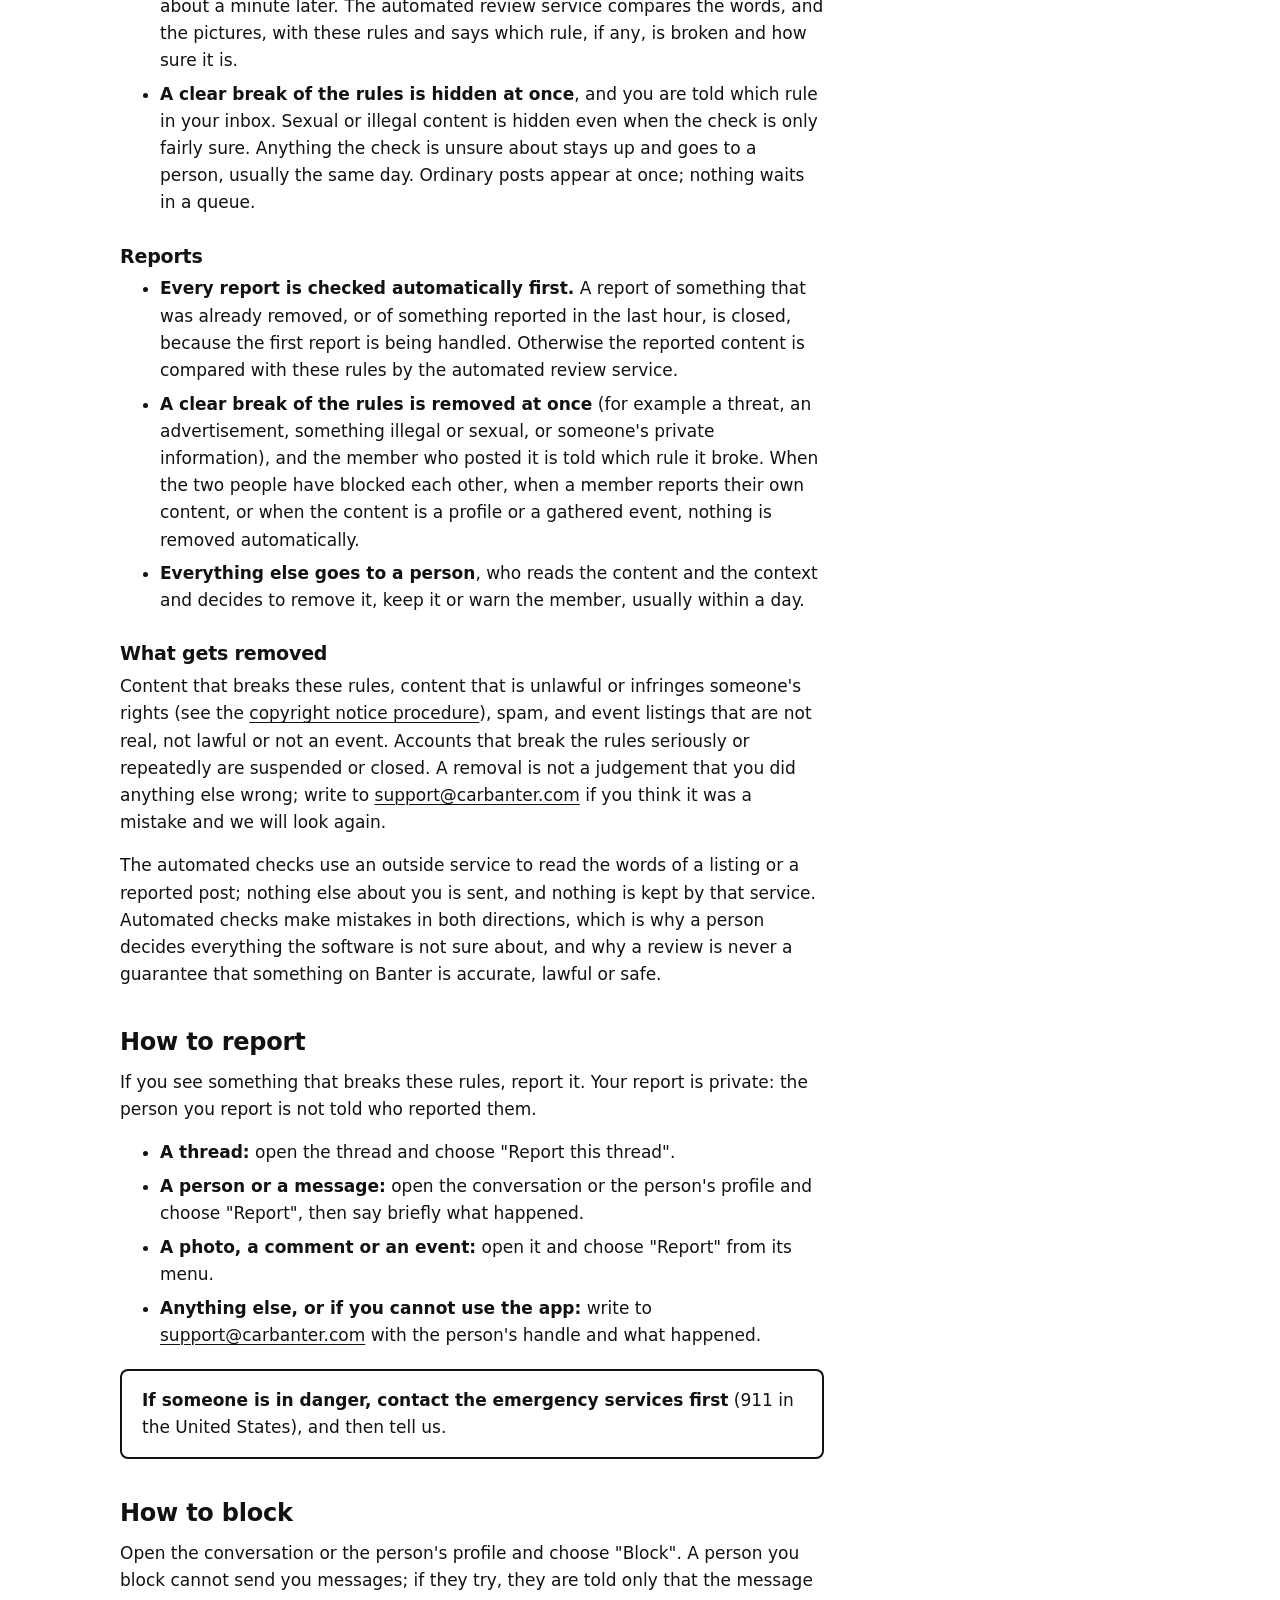
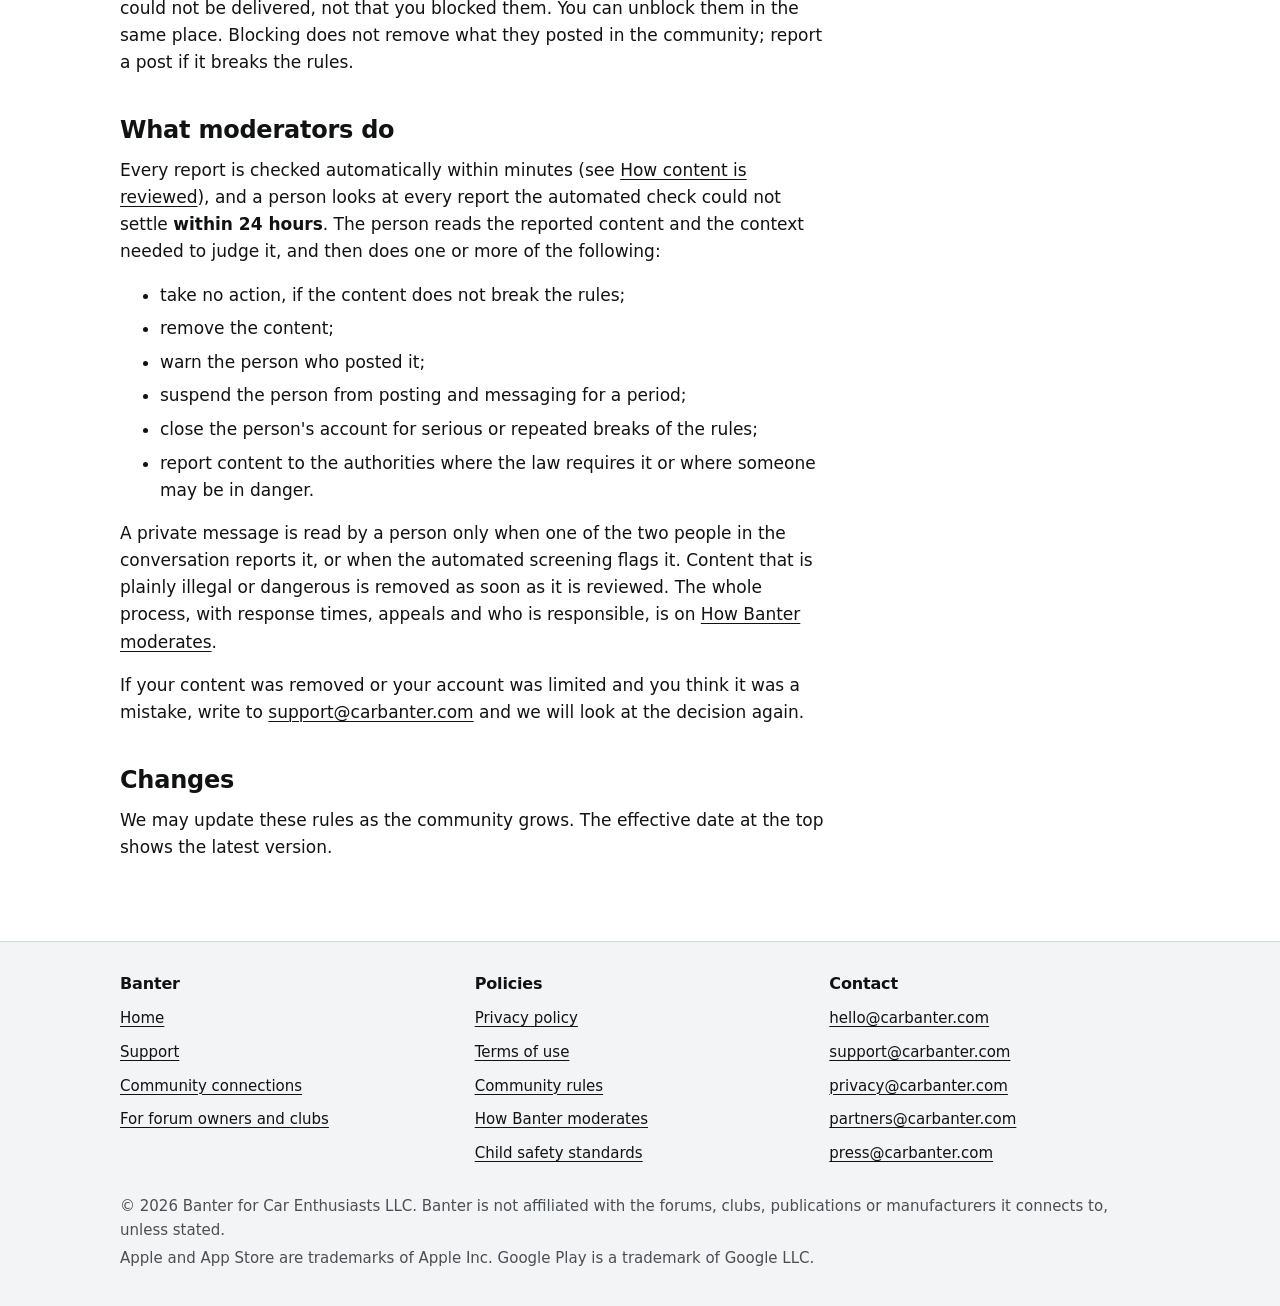
==== commit ad5ad714: "Add child safety standards page for Google Play's CSAE declaration New page child-safety.html: publi" ====
--- a/community.html
+++ b/community.html
@@ -57,7 +57,7 @@
         <p>Do not post the same thing again and again, post links unrelated to the conversation, or send unwanted messages to people you do not know. Do not advertise, sell, or promote a business, product, service or referral link in Banter's community or in messages unless Banter has given you written permission. Sharing an honest experience with a shop or a part is welcome; advertising is not.</p>
 
         <h3>5. Nothing illegal</h3>
-        <p>Do not post or arrange anything that breaks the law, including stolen vehicles or parts, fraud and scams, counterfeit goods, removing or altering vehicle identification numbers, tampering with emissions equipment where that is unlawful, or content that infringes someone else's copyright or trademark. Do not post sexual content, graphic violence, or anything that sexualizes minors.</p>
+        <p>Do not post or arrange anything that breaks the law, including stolen vehicles or parts, fraud and scams, counterfeit goods, removing or altering vehicle identification numbers, tampering with emissions equipment where that is unlawful, or content that infringes someone else's copyright or trademark. Do not post sexual content, graphic violence, or anything that sexualizes minors. Banter's standards against child sexual abuse and exploitation are on the <a href="child-safety.html">Child safety standards</a> page.</p>
 
         <h3>6. Keep it safe on public roads</h3>
         <p>Do not organize, promote or celebrate street racing, street takeovers, sideshows, drifting or burnouts on public roads, reckless driving or excessive speed on public roads, or post how to avoid police. Share speed and performance runs only when they were made on a closed course, a track or another lawful setting. Track days, autocross and organized events are where speed belongs, and they are welcome. An event listing that describes any of the above is not listed.</p>
@@ -149,6 +149,7 @@
             <li><a href="terms.html">Terms of use</a></li>
             <li><a href="community.html" aria-current="page">Community rules</a></li>
             <li><a href="moderation.html">How Banter moderates</a></li>
+            <li><a href="child-safety.html">Child safety standards</a></li>
           </ul>
         </nav>
         <div>
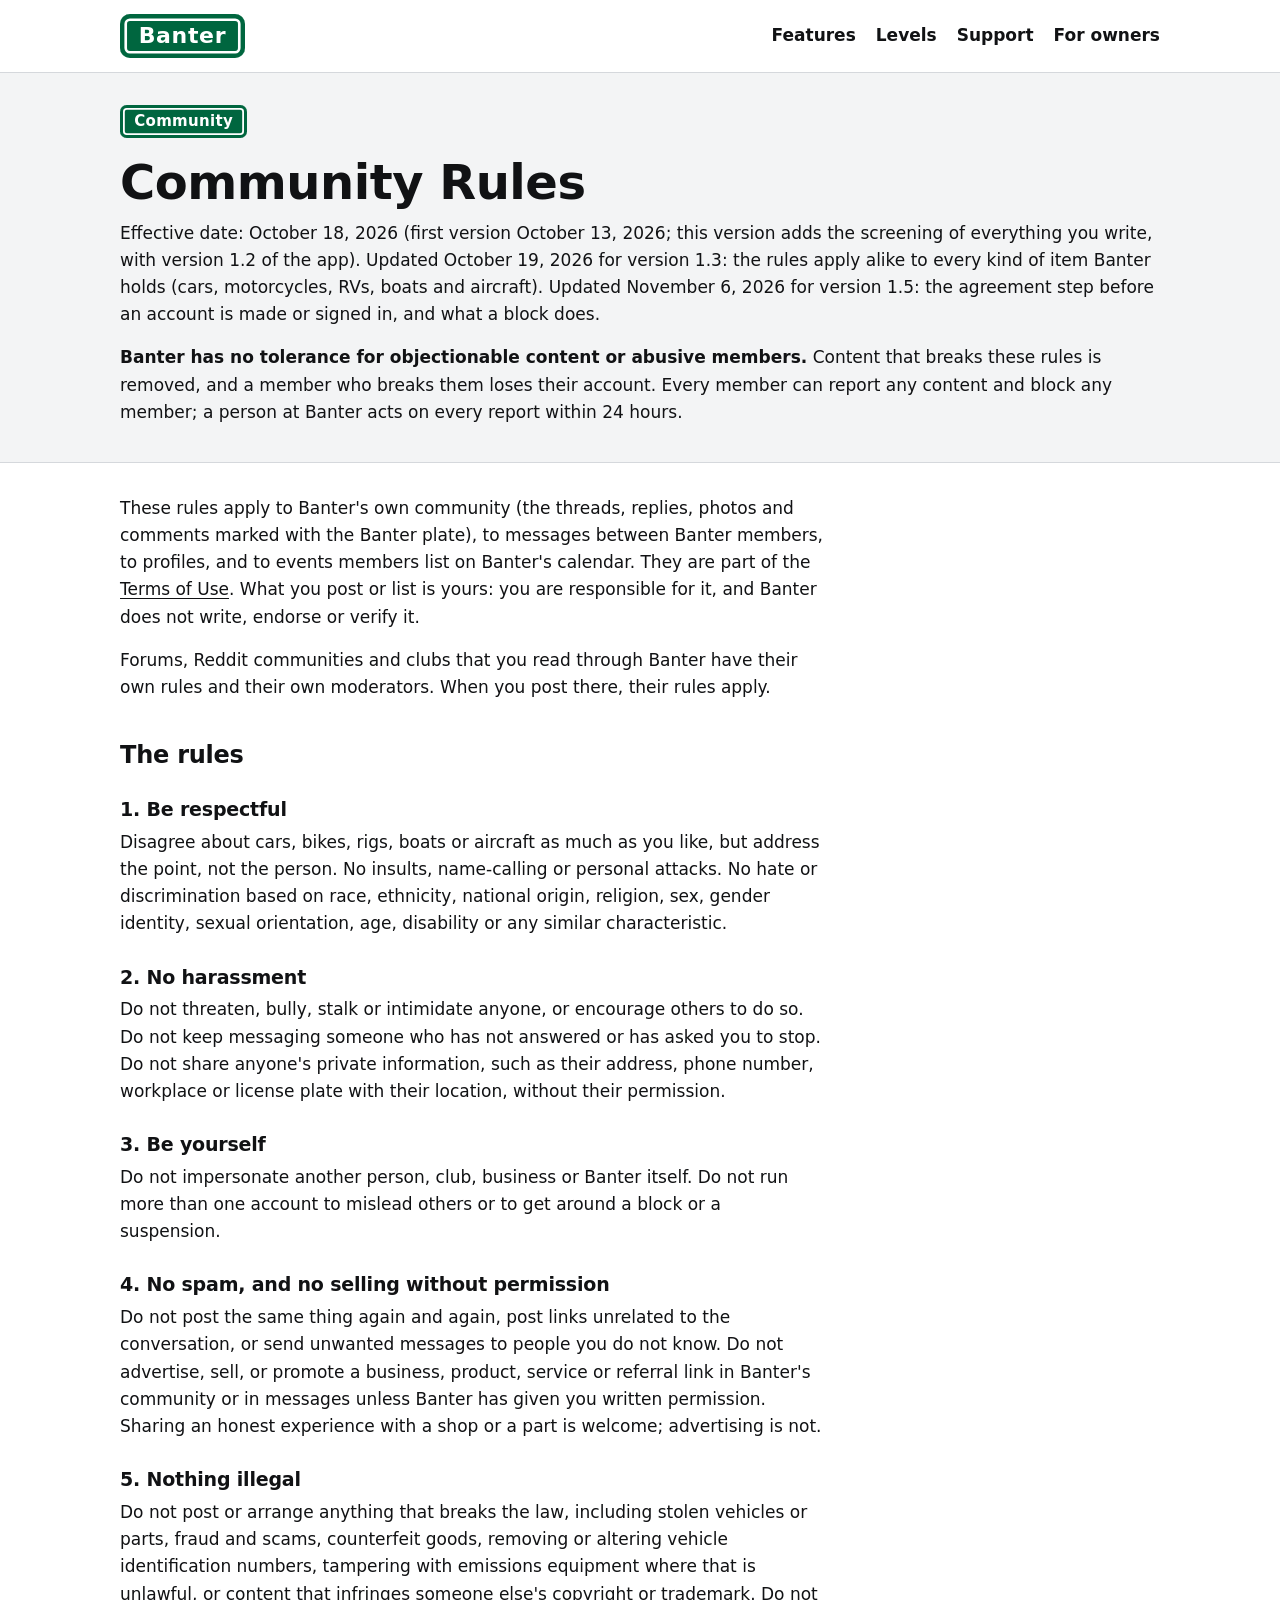
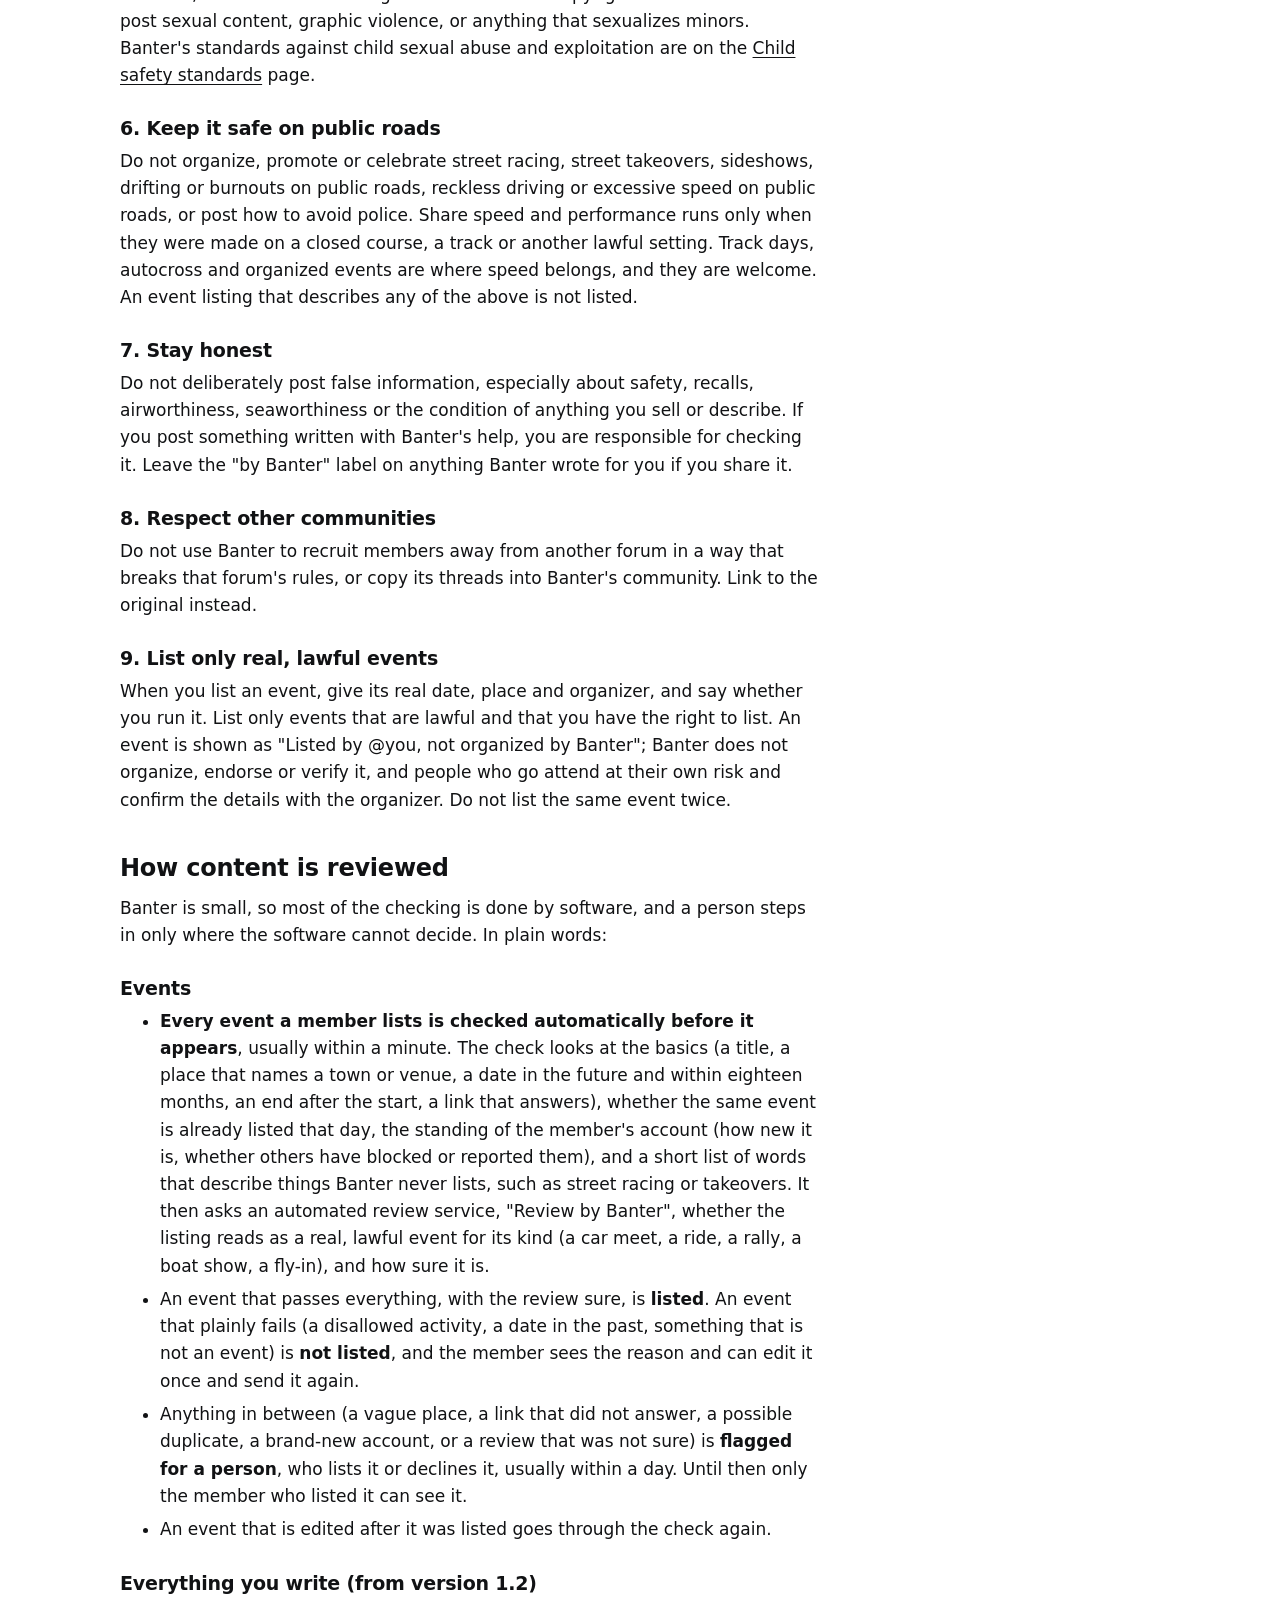
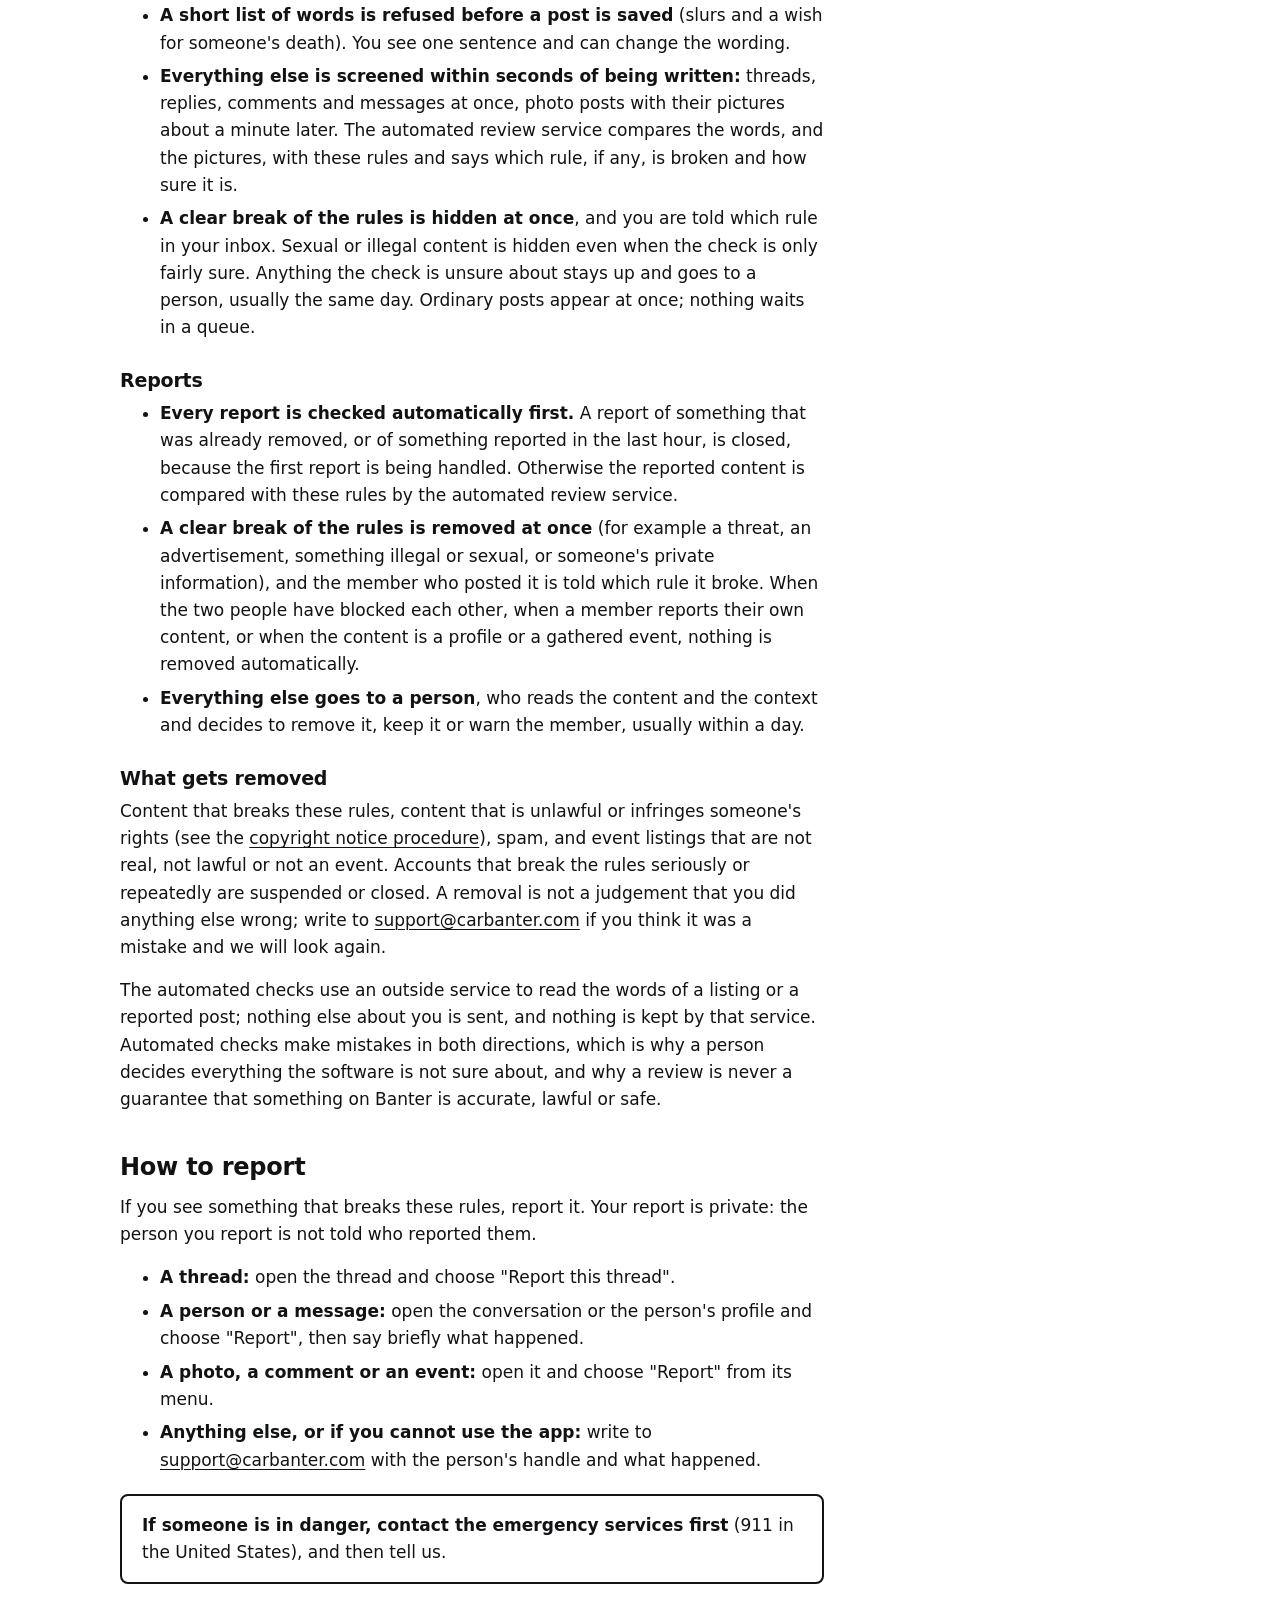
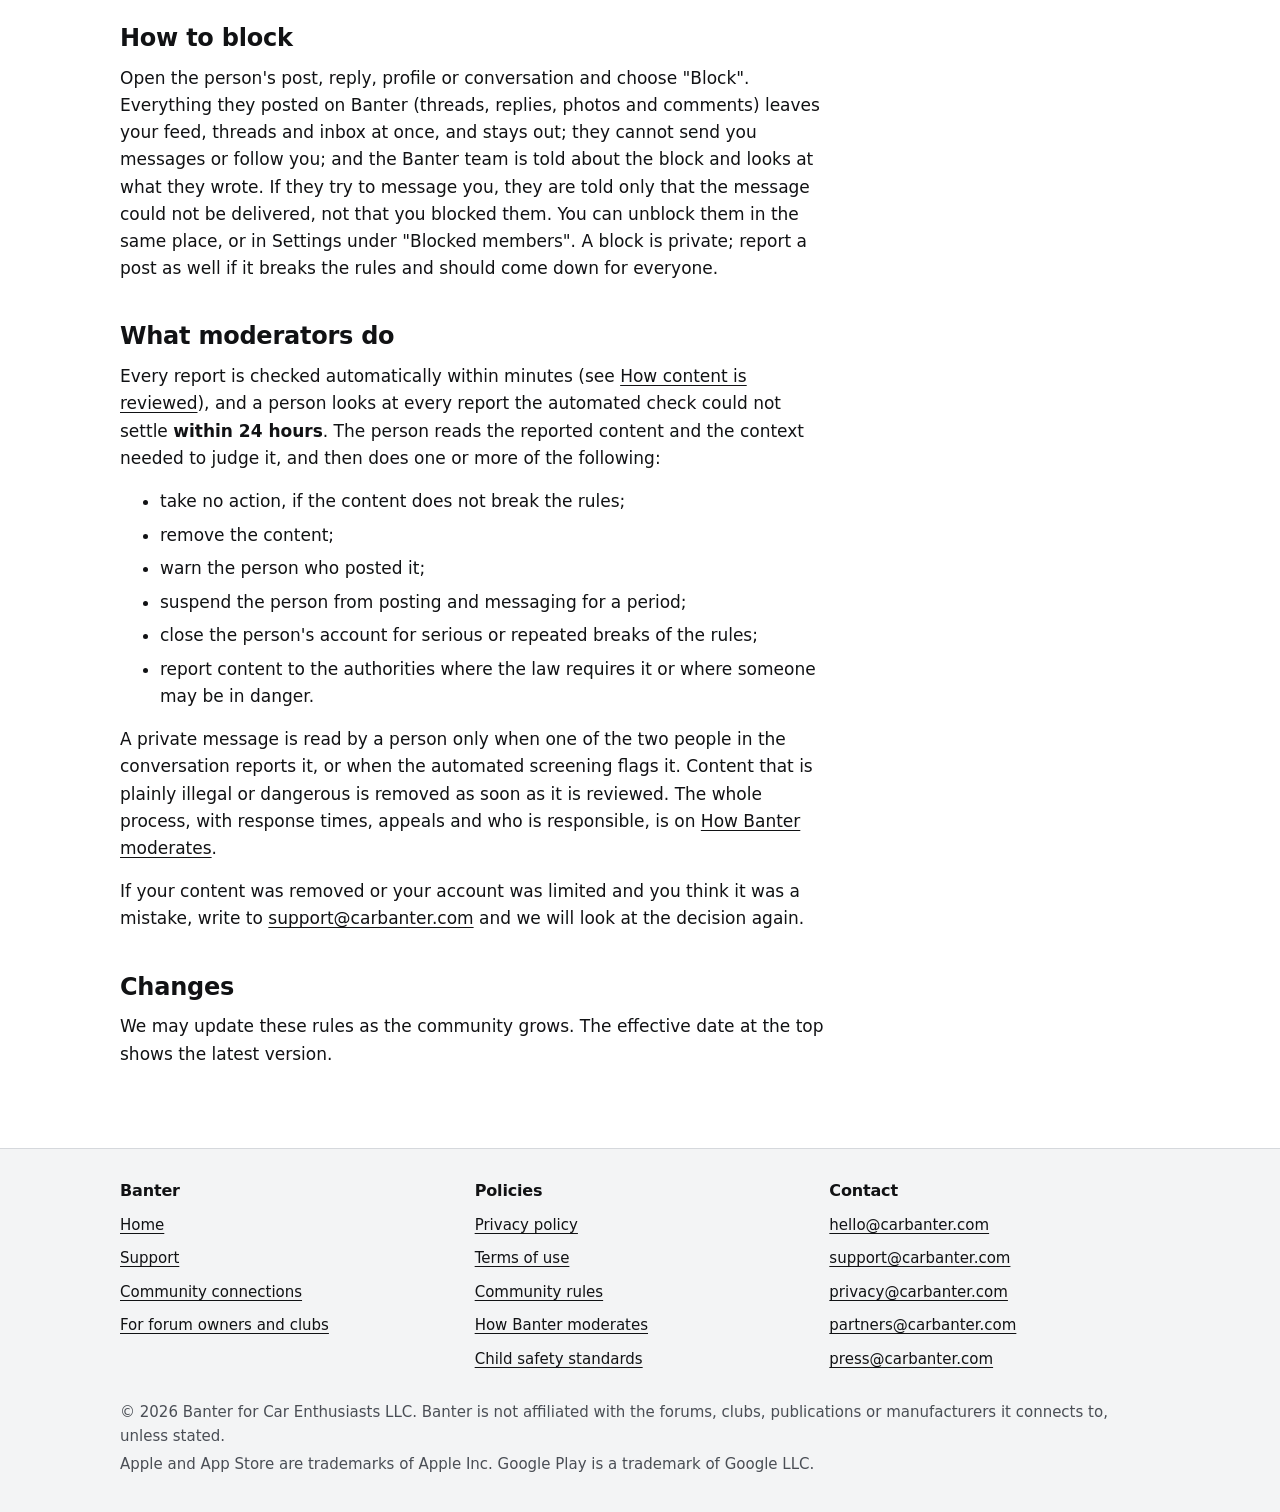
==== commit 90d51f60: "Terms, Community Rules and moderation page: the agreement step before an account, no tolerance for o" ====
--- a/community.html
+++ b/community.html
@@ -33,7 +33,8 @@
       <div class="wrap">
         <p class="plate">Community</p>
         <h1>Community Rules</h1>
-        <p>Effective date: October 18, 2026 (first version October 13, 2026; this version adds the screening of everything you write, with version 1.2 of the app). Updated October 19, 2026 for version 1.3: the rules apply alike to every kind of item Banter holds (cars, motorcycles, RVs, boats and aircraft).</p>
+        <p>Effective date: October 18, 2026 (first version October 13, 2026; this version adds the screening of everything you write, with version 1.2 of the app). Updated October 19, 2026 for version 1.3: the rules apply alike to every kind of item Banter holds (cars, motorcycles, RVs, boats and aircraft). Updated November 6, 2026 for version 1.5: the agreement step before an account is made or signed in, and what a block does.</p>
+        <p><strong>Banter has no tolerance for objectionable content or abusive members.</strong> Content that breaks these rules is removed, and a member who breaks them loses their account. Every member can report any content and block any member; a person at Banter acts on every report within 24 hours.</p>
       </div>
     </div>
 
@@ -109,7 +110,7 @@
         </div>
 
         <h2 id="block">How to block</h2>
-        <p>Open the conversation or the person's profile and choose "Block". A person you block cannot send you messages; if they try, they are told only that the message could not be delivered, not that you blocked them. You can unblock them in the same place. Blocking does not remove what they posted in the community; report a post if it breaks the rules.</p>
+        <p>Open the person's post, reply, profile or conversation and choose "Block". Everything they posted on Banter (threads, replies, photos and comments) leaves your feed, threads and inbox at once, and stays out; they cannot send you messages or follow you; and the Banter team is told about the block and looks at what they wrote. If they try to message you, they are told only that the message could not be delivered, not that you blocked them. You can unblock them in the same place, or in Settings under "Blocked members". A block is private; report a post as well if it breaks the rules and should come down for everyone.</p>
 
         <h2 id="moderators">What moderators do</h2>
         <p>Every report is checked automatically within minutes (see <a href="#review">How content is reviewed</a>), and a person looks at every report the automated check could not settle <strong>within 24 hours</strong>. The person reads the reported content and the context needed to judge it, and then does one or more of the following:</p>
